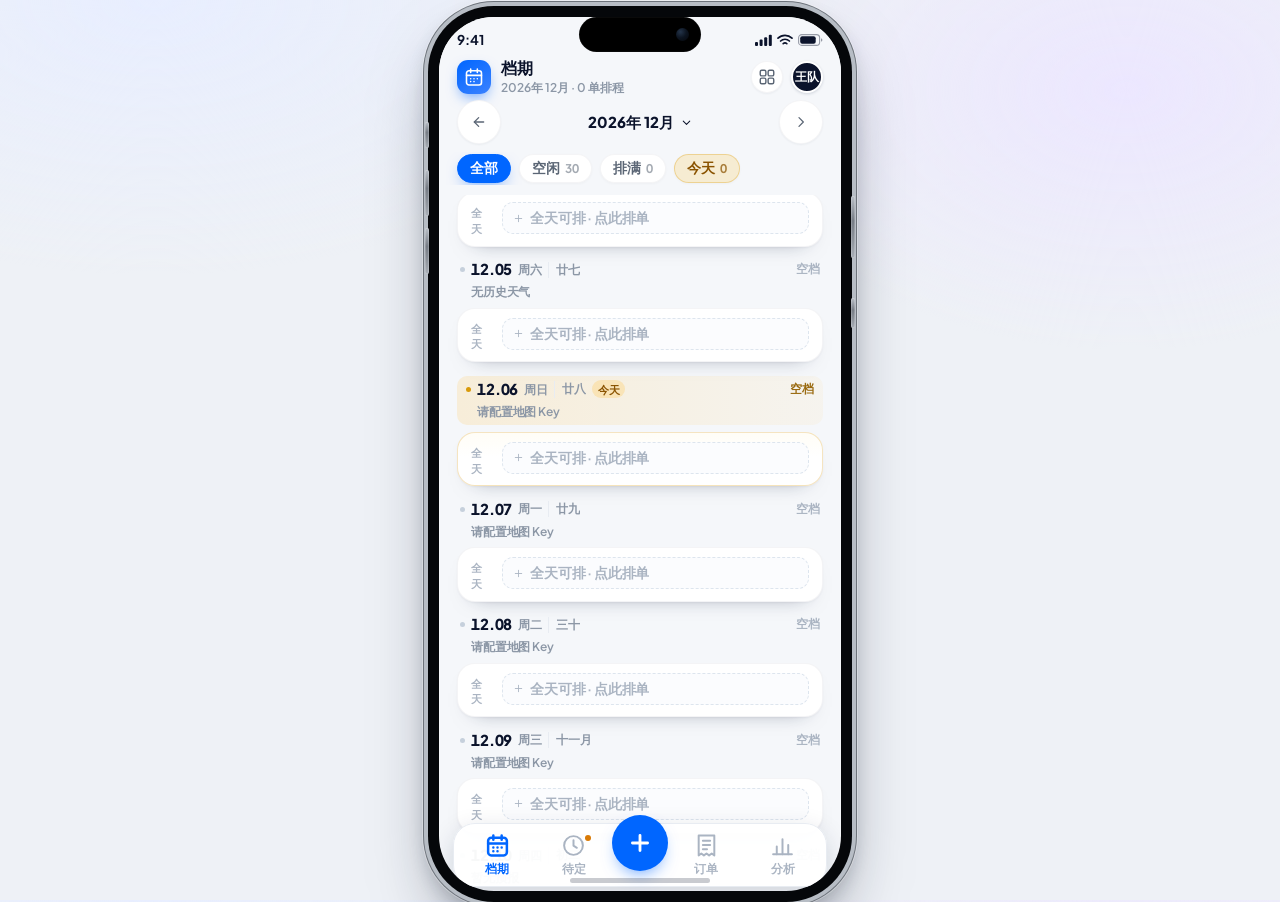
==== index.html @ a590f96b "Support vertical month paging and month selection; simplify payment reminder" ====
<!DOCTYPE html>
<html lang="zh-CN">
<head>
<meta charset="utf-8">
<meta name="viewport" content="width=device-width, initial-scale=1, maximum-scale=1, user-scalable=no, viewport-fit=cover">
<meta name="theme-color" content="#e9eef6">
<meta name="apple-mobile-web-app-capable" content="yes">
<meta name="apple-mobile-web-app-status-bar-style" content="default">
<meta name="description" content="鼎筑 · 施工队排程与收款核算 App 可点原型">
<title>鼎筑 · 可点原型</title>
<link rel="preconnect" href="https://fonts.googleapis.com">
<link rel="preconnect" href="https://fonts.gstatic.com" crossorigin>
<link href="https://fonts.googleapis.com/css2?family=Plus+Jakarta+Sans:wght@400;500;600;700;800&display=swap" rel="stylesheet">
<link rel="stylesheet" href="assets/css/tokens.css?v=20261030-8">
<link rel="stylesheet" href="assets/css/app.css?v=20261030-8">
<link rel="stylesheet" href="assets/css/views.css?v=20261030-8">
</head>
<body>

<div class="device">
  <i class="dev-btn dev-act" aria-hidden="true"></i>
  <i class="dev-btn dev-volu" aria-hidden="true"></i>
  <i class="dev-btn dev-vold" aria-hidden="true"></i>
  <i class="dev-btn dev-pow" aria-hidden="true"></i>
  <i class="dev-btn dev-cam" aria-hidden="true"></i>
  <i class="dev-home" aria-hidden="true"></i>

  <div class="shell">
    <div class="glow" aria-hidden="true"><span></span><span></span><span></span><span></span></div>

    <div class="statusbar">
      <span class="sb-time">9:41</span>
      <span class="sb-right" id="sbRight"></span>
    </div>

    <header class="appbar" id="appbar"></header>

    <main class="screen" id="screen"></main>

    <nav class="tabbar" id="tabbar" aria-label="主导航"></nav>
  </div>
</div>

<div class="desktop-hint">鼎筑 · 可点原型 · iPhone 17 Pro 402 × 874 pt · 8 个页面互相连通</div>

<script src="assets/js/ui.js?v=20261030-8"></script>
<script src="assets/js/profile.js?v=20261030-8"></script>
<script src="assets/js/data.js?v=20261030-8"></script>
<script src="assets/js/media.js?v=20261030-8"></script>
<script src="assets/js/geo.js?v=20261030-8"></script>
<script src="assets/js/backup.js?v=20261030-8"></script>
<script src="assets/js/views/schedule.js?v=20261030-8"></script>
<script src="assets/js/views/create.js?v=20261030-8"></script>
<script src="assets/js/views/orders.js?v=20261030-8"></script>
<script src="assets/js/views/pending.js?v=20261030-8"></script>
<script src="assets/js/views/analytics.js?v=20261030-8"></script>
<script src="assets/js/views/orderDetail.js?v=20261030-8"></script>
<script src="assets/js/views/teams.js?v=20261030-8"></script>
<script src="assets/js/views/trash.js?v=20261030-8"></script>
<script src="assets/js/router.js?v=20261030-8"></script>
<script src="assets/js/offline.js?v=20261030-8"></script>
<script>
  document.getElementById("sbRight").innerHTML =
    UI.SB.signal + UI.SB.wifi + UI.SB.battery;
</script>
</body>
</html>
---- assets/css/tokens.css ----
/* ==========================================================================
   鼎筑 — 设计令牌（v2「干净但不满、也不素」）
   · 字号只留 6 档：30 主数字 / 15 标题 / 14 主行 / 12.5 正文 / 11 辅助 / 10.5 标签
   · 灰只留四级：ink（标题与数字）/ ink-2（正文）/ ink-3（辅助）/ ink-4（最弱）
   · 材质统一：纯白卡 + 1px 细描边 + 双层阴影（贴地 1px + 扩散 22px）
   ========================================================================== */
:root {
  /* 品牌 */
  --brand: #0066ff;
  --brand-dark: #0052cc;
  --brand-light: #ebf3ff;
  --brand-soft: #f0f5ff;

  /* 画布与表面 */
  --canvas: #f5f7fa;
  --canvas-deep: #eef1f6;
  --surface: #ffffff;
  /* 旧的玻璃材质保留名字，但值改成纯白：全站不再依赖 backdrop-filter */
  --glass: #ffffff;
  --glass-strong: #ffffff;
  --glass-border: rgba(11, 19, 43, 0.045);

  /* 文字：四级灰 */
  --ink: #0b132b;
  --ink-2: #5b6675;
  --ink-3: #8c97a6;
  --ink-4: #aab4c2;

  /* 线 */
  --line: #e8ecf2;
  --line-soft: #f4f6f9;
  --line-hair: rgba(11, 19, 43, 0.045);

  /* 语义色：只用在小面积（状态胶囊、金额） */
  --orange: #d97a06;
  --orange-bg: #fff4e0;
  --green: #00a06a;
  --green-bg: #e6f8f0;
  --amber: #ff9f0a;
  --amber-bg: #fff8e8;
  --red: #d4372f;
  --red-bg: #ffeceb;

  /* 字号：6 档 */
  --fs-hero: 31px;
  --fs-title: 16px;
  --fs-main: 15px;
  --fs-body: 13.5px;
  --fs-aux: 12px;
  --fs-tag: 11.5px;

  /* 直角 */
  --r-card: 18px;
  --r-md: 15px;
  --r-sm: 11px;
  --r-xs: 7px;
  --r-pill: 9999px;

  /* 阴影：贴地一层 + 大扩散一层，克制但有实体感 */
  --shadow-card: 0 1px 2px rgba(15, 30, 60, 0.04), 0 10px 22px -18px rgba(15, 30, 60, 0.55);
  --shadow-soft: 0 1px 2px rgba(15, 30, 60, 0.05);
  --shadow-float: 0 12px 34px -10px rgba(11, 19, 43, 0.2), 0 3px 8px -2px rgba(11, 19, 43, 0.06);
  --shadow-btn: 0 8px 18px -8px rgba(0, 102, 255, 0.75);

  /* 尺寸：按 iPhone 17 Pro 的逻辑分辨率（2622×1206 px @3x → 402×874 pt） */
  --shell-w: 402px;
  --shell-h: 874px;
  --shell-r: 55px;        /* 屏幕圆角 */
  --device-bezel: 11px;   /* 黑边（屏幕到机身外沿） */
  --island-w: 122px;      /* 灵动岛 */
  --island-h: 35px;
  --tabbar-h: 70px;
  --pad: 18px;
}

* { box-sizing: border-box; -webkit-tap-highlight-color: transparent; }

a { color: inherit; text-decoration: none; }
button { font-family: inherit; }

html, body {
  margin: 0;
  padding: 0;
  height: 100%;
}

body {
  font-family: "Plus Jakarta Sans", -apple-system, BlinkMacSystemFont, "PingFang SC",
    "Hiragino Sans GB", "Microsoft YaHei", sans-serif;
  background: var(--canvas-deep);
  color: var(--ink);
  font-size: var(--fs-main);
  line-height: 1.45;
  -webkit-font-smoothing: antialiased;
  text-rendering: optimizeLegibility;
  letter-spacing: -0.01em;
}

@media (min-width: 640px) {
  body {
    background:
      radial-gradient(900px 500px at 12% 0%, #e8eeff 0%, transparent 55%),
      radial-gradient(800px 520px at 88% 10%, #ece7ff 0%, transparent 50%),
      #eef1f6;
    display: flex;
    align-items: center;
    justify-content: center;
    padding: 28px 0;
  }
}
---- assets/css/app.css ----
/* ==========================================================================
   鼎筑 — 应用层样式
   ========================================================================== */

/* ---------- 手机壳 ---------- */
.shell {
  position: relative;
  width: 100%;
  max-width: var(--shell-w);
  height: 100vh;
  height: 100dvh;
  background: var(--canvas);
  overflow: hidden;
  display: flex;
  flex-direction: column;
  isolation: isolate;
}

/* 机身在手机上不参与布局（真机外壳由手机自己提供），只在桌面预览时出现 */
.device { display: contents; }
.dev-btn, .dev-home { display: none; }

@media (min-width: 640px) {
  /* iPhone 17 Pro 机身：黑边 + 钛金属外沿 + 灵动岛 + 侧键（只在桌面预览时出现） */
  .device {
    position: relative;
    display: flex;
    align-items: center;
    justify-content: center;
    padding: var(--device-bezel);
    border-radius: calc(var(--shell-r) + var(--device-bezel));
    background: #05070a;
    box-shadow:
      0 0 0 4px #b7bdc5,
      0 0 0 5px #6d737b,
      0 0 0 6px rgba(255, 255, 255, 0.28),
      0 34px 70px -20px rgba(15, 23, 42, 0.55),
      0 8px 20px rgba(15, 23, 42, 0.2);
  }
  /* 灵动岛 */
  .device::before {
    content: "";
    position: absolute;
    top: 11px;
    left: 50%;
    transform: translateX(-50%);
    width: var(--island-w);
    height: var(--island-h);
    border-radius: 999px;
    background: #000;
    box-shadow: inset 0 0 0 0.5px rgba(255, 255, 255, 0.08);
    z-index: 90;
    pointer-events: none;
  }
  /* 岛里的前摄 */
  .device::after {
    content: "";
    position: absolute;
    top: 22px;
    right: calc(50% - (var(--island-w) / 2) + 12px);
    width: 13px;
    height: 13px;
    border-radius: 50%;
    background: radial-gradient(circle at 34% 30%, #24344a 0%, #0c1420 48%, #04060a 100%);
    z-index: 91;
    pointer-events: none;
  }
  /* 底部 Home 指示条 */
  .dev-home {
    display: block;
    position: absolute;
    left: 50%;
    bottom: calc(var(--device-bezel) + 8px);
    transform: translateX(-50%);
    width: 140px;
    height: 5px;
    border-radius: 999px;
    background: rgba(11, 19, 43, 0.22);
    z-index: 90;
    pointer-events: none;
  }
  /* 侧键 */
  .dev-btn {
    position: absolute;
    display: block;
    border-radius: 3px;
    background: linear-gradient(180deg, #b9bfc7, #767c85 40%, #8d939b 70%, #a9afb7);
    box-shadow: inset 0 0 0 0.5px rgba(255, 255, 255, 0.4);
  }
  .dev-act { left: -3px; top: 116px; width: 4px; height: 26px; }
  .dev-volu { left: -3px; top: 164px; width: 4px; height: 46px; }
  .dev-vold { left: -3px; top: 222px; width: 4px; height: 46px; }
  .dev-pow { right: -3px; top: 190px; width: 4px; height: 62px; }
  .dev-cam { right: -3px; top: 292px; width: 4px; height: 30px; }

  .shell {
    width: var(--shell-w);
    height: var(--shell-h);
    max-height: none;
    border-radius: var(--shell-r);
    box-shadow: none;
  }
}

/* 屏幕不够高时不缩放、让页面自身滚动（缩放会触发渲染伪影） */
@media (min-width: 640px) and (max-height: 930px) {
  /* 窗口不够高：机身贴顶、外边距收窄，剩下的交给页面滚动 */
  body { padding: 6px 0; align-items: flex-start; }
}

/* ---------- 环境光斑 ---------- */
.glow {
  position: absolute;
  inset: 0;
  pointer-events: none;
  z-index: 0;
  overflow: hidden;
  /* v2：卡片改纯白后，底下的彩光斑会让边缘发灰，整块关掉 */
  display: none;
}
.glow span {
  position: absolute;
  border-radius: 50%;
  filter: blur(70px);
  opacity: 0.55;
}
.glow span:nth-child(1) { width: 300px; height: 300px; background: #cddfff; top: -90px; left: -90px; }
.glow span:nth-child(2) { width: 280px; height: 280px; background: #dcd9ff; top: 16%; right: -110px; opacity: 0.5; }
.glow span:nth-child(3) { width: 240px; height: 240px; background: #d3f4e6; top: 50%; left: -100px; opacity: 0.45; }
.glow span:nth-child(4) { width: 240px; height: 240px; background: #ffe0d6; bottom: 6%; right: -90px; opacity: 0.4; }

/* ---------- 状态栏 ---------- */
.statusbar {
  position: relative;
  z-index: 30;
  flex: none;
  display: flex;
  align-items: center;
  justify-content: space-between;
  padding: 13px var(--pad) 2px;
  font-size: 13.5px;
  font-weight: 700;
  color: var(--ink);
  letter-spacing: -0.01em;
  background: var(--canvas);
}
.statusbar .sb-time { font-weight: 700; }
.statusbar .sb-right { display: flex; align-items: center; gap: 5px; }
.statusbar svg { display: block; }

/* ---------- 顶部栏 ---------- */
.appbar {
  position: relative;
  z-index: 20;
  flex: none;
  padding: 6px var(--pad) 10px;
  background: var(--canvas);
}

.appbar-row {
  display: flex;
  align-items: center;
  gap: 10px;
  min-height: 36px;
}

.appbar-logo {
  width: 34px;
  height: 34px;
  border-radius: 11px;
  background: linear-gradient(145deg, var(--brand), #3b82ff);
  color: #fff;
  display: flex;
  align-items: center;
  justify-content: center;
  box-shadow: 0 6px 14px -4px rgba(0, 102, 255, 0.6);
  flex: none;
}

.appbar-title {
  font-size: var(--fs-title);
  font-weight: 800;
  letter-spacing: -0.02em;
  line-height: 1.2;
  display: flex;
  align-items: center;
  gap: 6px;
}
.appbar-sub {
  font-size: var(--fs-aux);
  font-weight: 600;
  color: var(--ink-3);
  letter-spacing: 0;
  margin-top: 2px;
}
.appbar-actions { margin-left: auto; display: flex; align-items: center; gap: 8px; }

.icon-btn {
  width: 32px;
  height: 32px;
  border-radius: 50%;
  border: 1px solid var(--line-hair);
  background: var(--surface);
  color: var(--ink-2);
  display: flex;
  align-items: center;
  justify-content: center;
  cursor: pointer;
  box-shadow: var(--shadow-soft);
  transition: transform 0.14s ease, background 0.14s ease;
  position: relative;
  flex: none;
}
.icon-btn:active { transform: scale(0.93); }
.icon-btn.bare { box-shadow: none; background: transparent; border-color: transparent; }

.avatar {
  width: 32px;
  height: 32px;
  border-radius: 50%;
  background: var(--ink);
  color: #fff;
  font-size: var(--fs-tag);
  font-weight: 700;
  display: flex;
  align-items: center;
  justify-content: center;
  flex: none;
  border: 2px solid #fff;
  box-shadow: 0 1px 3px rgba(15, 30, 60, 0.16);
}

/* 返回按钮 + 标题（二级页） */
.navline { display: flex; align-items: center; gap: 10px; }
.navline .back {
  width: 36px; height: 36px; border-radius: 50%;
  background: var(--surface); border: 1px solid var(--line);
  display: flex; align-items: center; justify-content: center;
  color: var(--ink); cursor: pointer; box-shadow: var(--shadow-soft); flex: none;
}
.navline .back:active { transform: scale(0.93); }
.navline-mid { min-width: 0; }
.navline-title { font-size: 16.5px; font-weight: 800; letter-spacing: -0.02em; }
.navline-sub { font-size: 12px; color: var(--ink-3); font-weight: 500; }

/* ---------- 滚动区 ---------- */
.screen {
  position: relative;
  z-index: 10;
  flex: 1 1 auto;
  overflow-y: auto;
  overflow-x: hidden;
  -webkit-overflow-scrolling: touch;
  padding: 0 var(--pad) calc(var(--tabbar-h) + 12px);
  scrollbar-width: none;
}
.screen::-webkit-scrollbar { display: none; }
.screen.plain { padding-bottom: 24px; }

/* ---------- 卡片 ---------- */
.card {
  position: relative;
  background: var(--surface);
  border: 1px solid var(--line-hair);
  border-radius: var(--r-card);
  box-shadow: var(--shadow-card);
  padding: 15px;
}
.card.solid { background: var(--surface); border-color: var(--line-hair); }
.card.tight { padding: 13px; border-radius: var(--r-md); }
.card + .card, .card + .block, .block + .card, .block + .block { margin-top: 12px; }

.block { margin-top: 12px; }

.card-head {
  display: flex;
  align-items: center;
  justify-content: space-between;
  gap: 8px;
  margin-bottom: 12px;
}
.card-title {
  font-size: var(--fs-main);
  font-weight: 800;
  letter-spacing: -0.01em;
  display: flex;
  align-items: center;
  gap: 7px;
}
.card-title .ico-chip {
  width: 24px; height: 24px; border-radius: 8px;
  background: var(--brand-light); color: var(--brand);
  display: flex; align-items: center; justify-content: center; flex: none;
}
.card-meta { font-size: var(--fs-aux); color: var(--ink-3); font-weight: 700; }

.section-label {
  font-size: var(--fs-aux);
  font-weight: 800;
  letter-spacing: 0;
  color: var(--ink-3);
  padding: 0 3px;
  margin: 16px 0 8px;
  display: flex;
  justify-content: space-between;
  align-items: baseline;
}
.section-label em { font-style: normal; font-weight: 700; font-size: var(--fs-aux); color: var(--ink-4); }

/* ---------- 文本工具 ---------- */
.t-xs { font-size: var(--fs-aux); }
.t-sm { font-size: var(--fs-body); }
.t-md { font-size: var(--fs-main); }
.mut { color: var(--ink-3); }
.mut2 { color: var(--ink-2); }
.b6 { font-weight: 600; }
.b7 { font-weight: 700; }
.b8 { font-weight: 800; }
.num { font-variant-numeric: tabular-nums; letter-spacing: -0.02em; }
.brand-t { color: var(--brand); }
.orange-t { color: var(--orange); }
.green-t { color: var(--green); }
.tight-h { line-height: 1.25; }

.big-money {
  font-size: var(--fs-hero);
  font-weight: 800;
  letter-spacing: -0.045em;
  line-height: 1.05;
  font-variant-numeric: tabular-nums;
}
.big-money .cur { font-size: 18px; font-weight: 700; margin-right: 1px; color: var(--ink-2); }

/* ---------- 胶囊 / 徽标 ---------- */
.pill {
  display: inline-flex;
  align-items: center;
  gap: 4px;
  height: 20px;
  padding: 0 7px;
  border-radius: var(--r-pill);
  font-size: var(--fs-tag);
  font-weight: 800;
  background: var(--line-soft);
  color: var(--ink-2);
  white-space: nowrap;
  border: 1px solid transparent;
}
.pill.brand { background: var(--brand-light); color: var(--brand); }
.pill.orange { background: var(--orange-bg); color: var(--orange); }
.pill.green { background: var(--green-bg); color: var(--green); }
.pill.amber { background: var(--amber-bg); color: #b87700; }
.pill.solid-brand { background: var(--brand); color: #fff; }
.pill.solid-ink { background: var(--ink); color: #fff; }
.pill.solid-amber { background: #b87700; color: #fff; }
.pill.line { background: #fff; border-color: var(--line); color: var(--ink-2); }
.pill.xs { height: 18px; font-size: 11px; padding: 0 6px; }
.pill.dot::before {
  content: "";
  width: 5px; height: 5px; border-radius: 50%;
  background: currentColor;
  display: block;
}

/* ---------- 分段控制 ---------- */
.seg {
  display: flex;
  gap: 2px;
  padding: 3px;
  background: #eef1f6;
  border-radius: var(--r-pill);
  border: 1px solid transparent;
}
.seg button {
  flex: 1;
  border: 0;
  background: transparent;
  font: inherit;
  font-size: var(--fs-body);
  font-weight: 700;
  color: var(--ink-3);
  padding: 8px 6px;
  border-radius: var(--r-pill);
  cursor: pointer;
  display: flex;
  align-items: center;
  justify-content: center;
  gap: 4px;
  transition: all 0.16s ease;
  white-space: nowrap;
}
.seg button.on {
  background: #fff;
  color: var(--ink);
  box-shadow: 0 2px 8px rgba(15, 23, 42, 0.09);
}
.seg button .cnt {
  font-size: 11px;
  font-weight: 700;
  opacity: 0.6;
  font-variant-numeric: tabular-nums;
}

/* ---------- 横向筛选胶囊 ---------- */
.chiprow {
  display: flex;
  gap: 8px;
  overflow-x: auto;
  padding: 2px 0 2px;
  scrollbar-width: none;
  margin: 0 calc(var(--pad) * -1);
  padding-left: var(--pad);
  padding-right: var(--pad);
}
.chiprow::-webkit-scrollbar { display: none; }
.chip {
  flex: none;
  height: 29px;
  padding: 0 12px;
  border-radius: var(--r-pill);
  background: var(--surface);
  border: 1px solid var(--line-hair);
  color: var(--ink-2);
  font-size: var(--fs-body);
  font-weight: 700;
  display: inline-flex;
  align-items: center;
  gap: 5px;
  cursor: pointer;
  transition: all 0.15s ease;
  white-space: nowrap;
  box-shadow: 0 1px 3px rgba(15, 23, 42, 0.03);
}
.chip .n { font-variant-numeric: tabular-nums; opacity: 0.55; font-size: 12px; }
.chip.on {
  background: var(--brand);
  border-color: var(--brand);
  color: #fff;
  box-shadow: 0 6px 16px -6px rgba(0, 102, 255, 0.62);
}
.chip.on .n { opacity: 0.72; }

/* ---------- 按钮 ---------- */
.btn {
  height: 46px;
  border-radius: var(--r-sm);
  border: 0;
  font: inherit;
  font-size: var(--fs-main);
  font-weight: 800;
  display: inline-flex;
  align-items: center;
  justify-content: center;
  gap: 7px;
  cursor: pointer;
  transition: transform 0.13s ease, filter 0.13s ease;
  white-space: nowrap;
  padding: 0 20px;
  width: 100%;
}
.btn:active { transform: scale(0.975); }
.btn.primary {
  background: var(--brand);
  color: #fff;
  box-shadow: var(--shadow-btn);
}
.btn.ghost {
  background: #fff;
  color: var(--ink);
  border: 1px solid var(--line);
  box-shadow: 0 1px 3px rgba(15, 23, 42, 0.04);
}
.btn.dark { background: var(--ink); color: #fff; }
.btn.danger { background: var(--orange-bg); color: #c2410c; border: 1px solid rgba(255, 90, 54, 0.22); }
.btn.tint { background: var(--brand-light); color: var(--brand); }
/* 浅蓝主按钮：通栏但不抢戏（待定卡的「补充信息并推排期」用它） */
.btn.soft {
  height: 36px;
  border-radius: var(--r-sm);
  background: var(--brand-light);
  color: var(--brand);
  font-size: var(--fs-body);
  font-weight: 800;
}
.btn.soft:active { background: #dde9ff; }
.btn.tall { height: 50px; font-size: var(--fs-title); }
.btn.sm { height: 38px; font-size: 13.5px; padding: 0 15px; width: auto; }
.btn.xs { height: 32px; font-size: 12.5px; padding: 0 12px; width: auto; gap: 4px; }
.btn[disabled] { opacity: 0.45; pointer-events: none; }

/* 胶囊按钮微动效：按下回缩、抬起弹回 */
.chip, .month-pill, .live-pill, .seg button, .tagchip, .btn, .icon-btn {
  transition: transform 0.22s cubic-bezier(0.34, 1.56, 0.64, 1),
              background-color 0.16s ease, color 0.16s ease, box-shadow 0.16s ease;
  will-change: transform;
}
.chip:active, .month-pill:active, .live-pill:active { transform: scale(0.92); }
.seg button:active { transform: scale(0.95); }
.tagchip:active { transform: scale(0.94); }
.icon-btn:active { transform: scale(0.88); }

.btn-row { display: flex; gap: 9px; }
.btn-row .btn { width: auto; flex: 1; }

/* ---------- 进度 ---------- */
.bar {
  height: 7px;
  border-radius: 99px;
  background: rgba(11, 19, 43, 0.1);
  overflow: hidden;
  position: relative;
}
.bar > i {
  display: block;
  height: 100%;
  border-radius: 99px;
  background: linear-gradient(90deg, #4d94ff, var(--brand));
  transition: width 0.5s cubic-bezier(0.22, 1, 0.36, 1);
}
.bar.thin { height: 5px; }
.bar > i.orange { background: linear-gradient(90deg, #ff8a6a, var(--orange)); }
.bar > i.green { background: linear-gradient(90deg, #4dd6a5, var(--green)); }
.bar > i.ink { background: var(--ink); }
.bar > i.gray { background: #b8c2cf; }

/* ---------- 搜索框 ---------- */
.searchbar {
  display: flex;
  align-items: center;
  gap: 8px;
  height: 40px;
  padding: 0 13px;
  background: var(--surface);
  border: 1px solid var(--line-hair);
  border-radius: var(--r-sm);
  box-shadow: var(--shadow-soft);
}
.searchbar svg { color: var(--ink-3); flex: none; }
.searchbar input {
  flex: 1;
  border: 0;
  outline: 0;
  background: transparent;
  font: inherit;
  font-size: var(--fs-body);
  font-weight: 600;
  color: var(--ink);
  min-width: 0;
}
.searchbar input::placeholder { color: var(--ink-4); font-weight: 500; }

/* ---------- 底部导航 ---------- */
.tabbar {
  position: absolute;
  left: 0;
  right: 0;
  bottom: 0;
  height: var(--tabbar-h);
  z-index: 40;
  display: flex;
  align-items: center;
  justify-content: space-around;
  background: rgba(255, 255, 255, 0.96);
  border-top: 1px solid var(--line);
  padding: 0 4px 16px;
}
.tabbar.hidden { display: none; }
.tab {
  flex: 1;
  height: 40px;
  border: 0;
  background: transparent;
  display: flex;
  flex-direction: column;
  align-items: center;
  justify-content: center;
  gap: 3px;
  color: var(--ink-4);
  font-size: 10.5px;
  font-weight: 700;
  letter-spacing: 0;
  cursor: pointer;
  border-radius: var(--r-sm);
  transition: color 0.16s ease, background 0.16s ease;
  position: relative;
}
.tab .dot {
  position: absolute;
  top: 7px;
  right: 50%;
  margin-right: -14px;
  width: 6px;
  height: 6px;
  border-radius: 50%;
  background: var(--orange);
  box-shadow: 0 0 0 2px #fff;
}
.tab.on { color: var(--brand); background: transparent; }
.tab.on svg { stroke-width: 2.4; }

/* 记一单：底部导航中升起的圆形加号，不显示文字 */
.tab.fab {
  flex: 0 0 52px;
  width: 52px;
  height: 52px;
  margin-top: -26px;
  border-radius: 50%;
  background: var(--brand);
  color: #fff;
  box-shadow: var(--shadow-btn);
}
.tab.fab.on { background: var(--brand); color: #fff; }
.tab.fab svg { stroke-width: 2.6; }
.tab.fab:active { transform: scale(0.9); }

/* ---------- 空态 ---------- */
.empty {
  text-align: center;
  padding: 46px 20px;
  color: var(--ink-3);
}
.empty .art {
  width: 64px; height: 64px; border-radius: 20px;
  margin: 0 auto 13px;
  background: var(--surface);
  border: 1px dashed var(--line);
  display: flex; align-items: center; justify-content: center;
  color: var(--ink-4);
}
.empty h4 { margin: 0 0 5px; font-size: var(--fs-main); color: var(--ink-2); font-weight: 800; }
.empty p { margin: 0; font-size: var(--fs-body); line-height: 1.6; }

/* ---------- 抽屉 ---------- */
.sheet-mask {
  position: absolute;
  inset: 0;
  z-index: 60;
  background: rgba(11, 19, 43, 0.42);
  -webkit-backdrop-filter: blur(3px);
  backdrop-filter: blur(3px);
  display: flex;
  align-items: flex-end;
  animation: fade 0.18s ease;
}
.sheet {
  width: 100%;
  background: #fff;
  border-radius: 24px 24px 0 0;
  padding: 8px 20px calc(20px + env(safe-area-inset-bottom, 0px));
  box-shadow: 0 -20px 50px -12px rgba(11, 19, 43, 0.3);
  animation: rise 0.26s cubic-bezier(0.22, 1, 0.36, 1);
  max-height: 82%;
  overflow-y: auto;
}
.sheet-grab {
  width: 38px; height: 4px; border-radius: 99px;
  background: var(--line); margin: 6px auto 14px;
}
.sheet h3 { margin: 0 0 3px; font-size: var(--fs-title); font-weight: 800; letter-spacing: -0.02em; }
.sheet .sub { font-size: var(--fs-body); color: var(--ink-3); margin-bottom: 14px; }

@keyframes rise { from { transform: translateY(30px); opacity: 0.6; } to { transform: none; opacity: 1; } }
@keyframes fade { from { opacity: 0; } to { opacity: 1; } }

/* ---------- Toast ---------- */
.toast-wrap {
  position: absolute;
  left: 0; right: 0; top: 54px;
  z-index: 90;
  display: flex;
  justify-content: center;
  pointer-events: none;
}
.toast {
  background: rgba(11, 19, 43, 0.95);
  color: #fff;
  font-size: 13.5px;
  font-weight: 700;
  padding: 10px 18px;
  border-radius: var(--r-pill);
  box-shadow: 0 12px 30px -8px rgba(11, 19, 43, 0.6);
  display: flex;
  align-items: center;
  gap: 7px;
  animation: toastIn 0.24s cubic-bezier(0.22, 1, 0.36, 1);
  max-width: 88%;
}
.toast svg { color: #4ade80; flex: none; }
@keyframes toastIn { from { transform: translateY(-10px) scale(0.96); opacity: 0; } to { transform: none; opacity: 1; } }

/* ---------- 列表行 ---------- */
.rowline {
  display: flex;
  align-items: center;
  justify-content: space-between;
  gap: 10px;
  padding: 9px 0;
  border-bottom: 1px solid var(--line-soft);
}
.rowline:last-child { border-bottom: 0; }
.rowline .k { font-size: var(--fs-body); color: var(--ink-3); font-weight: 600; }
.rowline .v { font-size: var(--fs-body); color: var(--ink); font-weight: 800; text-align: right; }

/* ---------- 分隔 ---------- */
.hr { height: 1px; background: var(--line-soft); margin: 13px 0; }
.hr.dash { background: none; border-top: 1px dashed var(--line); }

/* ---------- 桌面端提示 ---------- */
.desktop-hint {
  display: none;
  position: fixed;
  bottom: 12px;
  left: 50%;
  transform: translateX(-50%);
  font-size: 12px;
  color: #8b96a8;
  letter-spacing: 0.02em;
  z-index: 5;
}
@media (min-width: 640px) { .desktop-hint { display: block; } }

/* 窗口不够高时机身会顶到最底，底部那行提示就别叠在机身上了
   （写在这里是因为上面 `.desktop-hint{display:block}` 的媒体查询在后面，要盖过它） */
@media (min-width: 640px) and (max-height: 930px) {
  .desktop-hint { display: none; }
}
---- assets/css/views.css ----
/* ==========================================================================
   鼎筑 — 页面级样式
   ========================================================================== */

/* ---------- 布局工具 ---------- */
.fx { display: flex; }
.fxc { display: flex; flex-direction: column; }
.aic { align-items: center; }
.aie { align-items: flex-end; }
.aib { align-items: baseline; }
.jb { justify-content: space-between; }
.jc { justify-content: center; }
.g2 { gap: 2px; } .g4 { gap: 4px; } .g5 { gap: 5px; } .g6 { gap: 6px; }
.g8 { gap: 8px; } .g10 { gap: 10px; } .g12 { gap: 12px; } .g14 { gap: 14px; }
.col { flex: 1; min-width: 0; }
.shrink0 { flex: none; }
.mt2 { margin-top: 2px; } .mt4 { margin-top: 4px; } .mt6 { margin-top: 6px; }
.mt8 { margin-top: 8px; } .mt10 { margin-top: 10px; } .mt12 { margin-top: 12px; }
.mt14 { margin-top: 14px; } .mt16 { margin-top: 16px; } .mt20 { margin-top: 20px; }
.tr { text-align: right; }
.tc { text-align: center; }
.w100 { width: 100%; }
.ell { overflow: hidden; text-overflow: ellipsis; white-space: nowrap; }
.wrap { flex-wrap: wrap; }
.rel { position: relative; }

/* ---------- 顶部小工具条 ---------- */
.toolrow { display: flex; align-items: center; justify-content: space-between; gap: 10px; margin: 2px 0 12px; }
.toolrow .left { display: flex; align-items: center; gap: 8px; min-width: 0; }
.month-pill {
  display: inline-flex; align-items: center; gap: 6px;
  height: 36px; padding: 0 13px;
  background: rgba(255, 255, 255, 0.8);
  border: 1px solid var(--line);
  border-radius: var(--r-pill);
  font-size: 13.5px; font-weight: 800; color: var(--ink);
  box-shadow: var(--shadow-soft);
  cursor: pointer;
}
.month-pill svg { color: var(--brand); }
.live-pill {
  display: inline-flex; align-items: center; gap: 6px;
  height: 28px; padding: 0 11px;
  border-radius: var(--r-pill);
  background: rgba(232, 251, 244, 0.9);
  border: 1px solid rgba(255, 255, 255, 0.9);
  font-size: 12px; font-weight: 700; color: var(--green);
  box-shadow: 0 2px 10px rgba(0, 182, 122, 0.08);
}
.live-pill i { width: 6px; height: 6px; border-radius: 50%; background: currentColor; animation: pulse 1.8s ease-in-out infinite; }
@keyframes pulse { 0%, 100% { opacity: 1; transform: scale(1); } 50% { opacity: 0.35; transform: scale(0.82); } }

/* ---------- 三列统计 ---------- */
.statline { display: flex; gap: 1px; }
.statline .st { flex: 1; min-width: 0; }
.statline .st .k { font-size: 11.5px; font-weight: 700; color: var(--ink-3); letter-spacing: 0.01em; }
.statline .st .v { font-size: 17px; font-weight: 800; letter-spacing: -0.03em; margin-top: 2px; font-variant-numeric: tabular-nums; }
.statline .st .v small { font-size: 12px; font-weight: 600; color: var(--ink-3); margin-left: 1px; }

/* ==========================================================================
   一、订单列表 —— 白卡 + 一行地址 + 右侧金额（v2）
   ========================================================================== */
.order-card {
  display: block;
  background: var(--surface);
  border: 1px solid var(--line-hair);
  border-radius: var(--r-card);
  box-shadow: var(--shadow-card);
  padding: 13px 14px 12px;
  cursor: pointer;
  transition: transform 0.14s ease, box-shadow 0.14s ease;
  position: relative;
  overflow: hidden;
}
.order-card:active { transform: scale(0.988); }
.order-card + .order-card { margin-top: 10px; }

.oc-head { display: flex; align-items: flex-start; justify-content: space-between; gap: 10px; }
.oc-name {
  font-size: var(--fs-main);
  font-weight: 800;
  letter-spacing: -0.01em;
  line-height: 1.3;
  display: flex;
  align-items: center;
  gap: 6px;
}
.oc-addr {
  font-size: var(--fs-tag);
  color: var(--ink-3);
  font-weight: 700;
  margin-top: 4px;
  display: flex;
  align-items: center;
  gap: 3px;
}
.oc-addr svg { opacity: 0.7; flex: none; }
.oc-money { text-align: right; flex: none; }
.oc-quote {
  color: var(--ink);
  font-size: 17px;
  font-weight: 800;
  letter-spacing: -0.03em;
  font-variant-numeric: tabular-nums;
}
.oc-sub { font-size: var(--fs-tag); font-weight: 700; margin-top: 2px; color: var(--ink-3); }

.oc-tags { display: flex; align-items: center; gap: 5px; margin-top: 9px; flex-wrap: wrap; }
.oc-foot { display: flex; align-items: center; gap: 10px; margin-top: 10px; }
.oc-foot .bar { flex: 1; }
.oc-foot .ft {
  font-size: 11px;
  font-weight: 700;
  color: var(--ink-3);
  flex: none;
  letter-spacing: 0;
  white-space: nowrap;
}
.oc-foot .ft.warn { color: var(--orange); }

/* 汇总条 */
.sum-card { padding: 13px 14px; }
.sum-line { display: flex; align-items: baseline; justify-content: space-between; gap: 10px; margin-bottom: 9px; }
.sum-line .lbl { font-size: var(--fs-tag); font-weight: 800; color: var(--ink-3); }

/* ==========================================================================
   二、待定池 —— 一句信息 + 浅蓝主按钮（v2）
   ========================================================================== */
.pd-card {
  position: relative;
  background: var(--surface);
  border: 1px solid var(--line-hair);
  border-radius: var(--r-card);
  box-shadow: var(--shadow-card);
  padding: 13px 14px 12px;
}
.pd-card + .pd-card { margin-top: 10px; }
.pd-card.stale { border-color: rgba(217, 122, 6, 0.26); }

.pd-head { display: flex; align-items: flex-start; justify-content: space-between; gap: 10px; }
.pd-title { font-size: var(--fs-main); font-weight: 800; letter-spacing: -0.01em; line-height: 1.35; }
.pd-sub { font-size: var(--fs-tag); color: var(--ink-3); font-weight: 700; margin-top: 4px; }
.pd-days {
  flex: none;
  display: inline-flex; align-items: center;
  height: 19px; padding: 0 7px;
  border-radius: var(--r-xs);
  font-size: 11px; font-weight: 800;
  background: var(--line-soft);
  color: var(--ink-3);
  font-variant-numeric: tabular-nums;
}
.pd-days.warn { background: var(--orange-bg); color: #b06000; }
.pd-days.mid { background: var(--amber-bg); color: #a86a00; }

/* 一行信息：电话 · 间数 · 阶段 · 口径，右侧预算 */
.pd-meta {
  display: flex;
  align-items: center;
  gap: 5px;
  flex-wrap: wrap;
  margin-top: 8px;
  font-size: var(--fs-tag);
  font-weight: 700;
  color: var(--ink-2);
}
.pd-sep { font-style: normal; color: var(--ink-4); }
.pd-tel { display: inline-flex; align-items: center; gap: 3px; color: var(--brand); text-decoration: none; }
.pd-tel svg { opacity: 0.9; }
.pd-stage.brand,
.pd-stage.green { color: var(--brand); }
.pd-stage.amber { color: #a86a00; }
.pd-budget {
  margin-left: auto;
  font-size: var(--fs-body);
  font-weight: 800;
  color: var(--ink);
  font-variant-numeric: tabular-nums;
}
.pd-budget small { font-size: 11px; font-weight: 700; color: var(--ink-3); margin-right: 2px; }

/* 顾客信息：地址、已收待收、工序 */
.pd-addr {
  display: flex;
  align-items: flex-start;
  gap: 4px;
  margin-top: 7px;
  font-size: var(--fs-tag);
  font-weight: 700;
  line-height: 1.45;
  color: var(--ink-2);
}
.pd-addr svg { flex: none; margin-top: 2px; opacity: 0.6; }
.pd-paidline {
  margin-top: 6px;
  font-size: var(--fs-tag);
  font-weight: 700;
  color: var(--ink-3);
  font-variant-numeric: tabular-nums;
}
.pd-tags { display: flex; flex-wrap: wrap; gap: 4px; margin-top: 7px; }
.pd-tag {
  font-size: 11px;
  font-weight: 800;
  line-height: 20px;
  padding: 0 7px;
  border-radius: var(--r-xs);
  background: var(--line-soft);
  color: var(--ink-2);
}

/* 卡点：一句灰字，不再套灰盒 */
.pd-note {
  margin: 7px 0 0;
  font-size: var(--fs-tag);
  line-height: 1.5;
  font-weight: 700;
  color: var(--ink-3);
  display: -webkit-box;
  -webkit-line-clamp: 2;
  -webkit-box-orient: vertical;
  overflow: hidden;
}
.pd-acts { display: flex; gap: 8px; margin-top: 11px; }
.pd-acts .btn { flex: 1; }

/* 悬浮操作条（压在 tabbar 之上） */
.dockbar {
  position: absolute;
  left: 20px; right: 20px;
  bottom: 84px;
  z-index: 35;
  padding: 10px;
  border-radius: 22px;
  background: rgba(255, 255, 255, 0.86);
  -webkit-backdrop-filter: blur(24px) saturate(180%);
  backdrop-filter: blur(24px) saturate(180%);
  border: 1px solid rgba(255, 255, 255, 0.9);
  box-shadow: 0 14px 34px -10px rgba(11, 19, 43, 0.22);
  display: flex;
  align-items: center;
  gap: 10px;
}
.dockbar .txt { font-size: 12px; font-weight: 700; color: var(--ink-2); line-height: 1.4; padding-left: 4px; }

/* ==========================================================================
   三、档期 —— 日期头一行 + 白卡里的上/下午时段行（v2）
   ========================================================================== */
.agenda { position: relative; }

.ag-row { position: relative; }
.ag-row + .ag-row { margin-top: 14px; }

/* 日期头：圆点 + 日期 + 星期 · 农历 + 今日标签 + 右侧小结 */
.ag-day {
  display: flex;
  align-items: center;
  gap: 6px;
  margin: 0 3px 7px;
}
/* 今天：日期头整行一条淡金底（只有这一处金黄，别给整张卡上色） */
.ag-row.today .ag-day {
  background: linear-gradient(90deg, rgba(255, 197, 84, 0.2), rgba(255, 197, 84, 0.07));
  border-radius: 10px;
  padding: 4px 9px;
  margin: 0 0 7px;
}
.ag-dot {
  width: 5px; height: 5px; border-radius: 50%;
  background: #c6d0dc; flex: none;
}
.ag-row.today .ag-dot { background: #d99a0a; }
.ag-dnum {
  font-size: var(--fs-main);
  font-weight: 800;
  letter-spacing: -0.01em;
  font-variant-numeric: tabular-nums;
  line-height: 1.1;
  flex: none;
}
.ag-week {
  font-size: var(--fs-aux);
  font-weight: 700;
  color: var(--ink-3);
  flex: none;
}
.ag-meta {
  font-size: var(--fs-aux);
  font-weight: 700;
  color: var(--ink-3);
  flex: 0 1 auto;
  min-width: 0;
  overflow: hidden;
  white-space: nowrap;
  text-overflow: ellipsis;
  padding-left: 7px;
  border-left: 1px solid var(--line);
  line-height: 1.35;
}
.ag-meta svg { display: inline-block; vertical-align: -2px; margin: 0 3px 0 1px; opacity: 0.7; }
.ag-today {
  flex: none;
  height: 18px;
  padding: 0 6px;
  border-radius: var(--r-pill);
  background: rgba(255, 197, 84, 0.3);
  color: #8a5300;
  font-size: 10.5px;
  font-weight: 800;
  display: inline-flex;
  align-items: center;
}
.ag-sum {
  margin-left: auto;
  font-style: normal;
  font-size: var(--fs-tag);
  font-weight: 700;
  color: var(--ink-4);
  flex: none;
  font-variant-numeric: tabular-nums;
}
.ag-row.today .ag-sum { color: #9a6a10; font-weight: 800; }

/* 一天一张白卡 */
.ag-card {
  background: var(--surface);
  border: 1px solid var(--line-hair);
  border-radius: var(--r-card);
  box-shadow: var(--shadow-card);
  overflow: hidden;
}
/* 今天的卡：只在顶部带一层很淡的暖色，配一条金边 */
.ag-row.today .ag-card {
  background: linear-gradient(180deg, #fffdf6, #ffffff 46%);
  border-color: rgba(214, 152, 18, 0.26);
}

.ag-slots { display: flex; flex-direction: column; }
.ag-slot {
  display: flex;
  gap: 9px;
  align-items: flex-start;
  padding: 9px 13px;
}
.ag-slot + .ag-slot { border-top: 1px solid var(--line-soft); }
.ag-ampm {
  flex: none;
  width: 22px;
  padding-top: 3px;
  font-size: 11px;
  font-weight: 800;
  color: var(--ink-4);
  letter-spacing: 0.01em;
}
.ag-ampm.on { color: var(--brand); }
.ag-items {
  flex: 1;
  min-width: 0;
  display: flex;
  flex-direction: column;
  gap: 5px;
}

/* 一条活：标题 + 「队 · 活 · 天气」 + 右侧状态 */
.ag-item {
  display: flex;
  align-items: center;
  gap: 8px;
  border-radius: var(--r-sm);
  padding: 4px 6px;
  margin: -4px -6px;
}
.ag-ji { flex: 1; min-width: 0; }
.ag-ttl {
  display: block;
  font-size: var(--fs-body);
  font-weight: 800;
  letter-spacing: -0.01em;
  line-height: 1.35;
  overflow: hidden;
  text-overflow: ellipsis;
  white-space: nowrap;
}
.ag-sub {
  display: flex;
  align-items: center;
  gap: 4px;
  margin-top: 2px;
  font-size: var(--fs-tag);
  font-weight: 700;
  color: var(--ink-3);
  min-width: 0;
}
.ag-sep { font-style: normal; color: var(--ink-4); }
.ag-go { flex: none; display: flex; color: var(--ink-4); }

/* 状态胶囊：四个态，只靠字色与淡底区分 */
.ag-st {
  flex: none;
  height: 19px;
  padding: 0 7px;
  border-radius: var(--r-pill);
  font-size: 11px;
  font-weight: 800;
  display: inline-flex;
  align-items: center;
  white-space: nowrap;
}
.ag-st.wait { background: var(--line-soft); color: #6f7c8b; }
.ag-st.doing { background: var(--brand-light); color: var(--brand-dark); }
.ag-st.done { background: var(--orange-bg); color: #b06000; }
.ag-st.settled { background: var(--green-bg); color: #00895c; }

.ag-team {
  flex: none;
  font-size: var(--fs-tag);
  font-weight: 800;
  color: var(--brand);
}
.ag-txt {
  flex: 0 1 auto;
  min-width: 0;
  font-weight: 700;
  overflow: hidden;
  text-overflow: ellipsis;
  white-space: nowrap;
}
/* 每条活自己的施工地天气（不打折扣地保留） */
.ag-wx {
  flex: none;
  display: inline-flex;
  align-items: center;
  gap: 2px;
  font-size: var(--fs-tag);
  font-weight: 700;
  line-height: 1;
  color: var(--ink-2);
  background: var(--line-soft);
  padding: 3px 5px;
  border-radius: var(--r-xs);
  white-space: nowrap;
  font-variant-numeric: tabular-nums;
}
.ag-wx svg { opacity: 0.75; }
.ag-flag {
  flex: none;
  font-size: 10px;
  font-weight: 800;
  line-height: 1;
  color: var(--ink-2);
  background: var(--line-soft);
  padding: 3px 4px;
  border-radius: 4px;
  white-space: nowrap;
}
.ag-flag.warn { background: var(--orange-bg); color: #b06000; }

/* 空档：同高的虚线框 */
.ag-free {
  display: flex;
  align-items: center;
  gap: 6px;
  min-height: 32px;
  border: 1px dashed #dde5ee;
  border-radius: var(--r-sm);
  padding: 0 10px;
  font-size: var(--fs-body);
  font-weight: 700;
  color: var(--ink-4);
  background: #fbfcfe;
  cursor: pointer;
}
.ag-free:active { background: var(--line-soft); }

/* ==========================================================================
   四、分析看板
   ========================================================================== */
.hero { padding: 16px 15px 14px; }
.hero-top { display: flex; align-items: center; justify-content: space-between; gap: 12px; }
.hero-label { font-size: var(--fs-aux); font-weight: 700; color: var(--ink-3); letter-spacing: 0; }
.hero-num {
  font-size: var(--fs-hero);
  font-weight: 800;
  letter-spacing: -0.045em;
  line-height: 1.05;
  margin-top: 4px;
  font-variant-numeric: tabular-nums;
}
.hero-num small { font-size: 18px; font-weight: 700; color: var(--ink-2); margin-right: 1px; }

/* 环形达成率 */
.ring {
  flex: none;
  position: relative;
  width: 62px;
  height: 62px;
  border-radius: 50%;
  background: conic-gradient(var(--brand) calc(var(--p, 0) * 1%), #eef1f6 0);
  display: flex;
  flex-direction: column;
  align-items: center;
  justify-content: center;
}
.ring::after {
  content: "";
  position: absolute;
  inset: 6px;
  border-radius: 50%;
  background: #fff;
}
.ring b {
  position: relative;
  z-index: 1;
  font-size: 14.5px;
  font-weight: 800;
  letter-spacing: -0.03em;
  font-variant-numeric: tabular-nums;
}

/* 三列金额 */
.hero-split {
  display: flex;
  align-items: center;
  margin-top: 14px;
  padding-top: 12px;
  border-top: 1px solid var(--line-soft);
}
.hero-split > div { flex: 1; min-width: 0; }
.hero-split > div + div {
  border-left: 1px solid var(--line-soft);
  padding-left: 12px;
  margin-left: 12px;
}
.hero-split em {
  font-style: normal;
  display: block;
  font-size: var(--fs-tag);
  font-weight: 700;
  color: var(--ink-3);
}
.hero-split b {
  display: block;
  font-size: var(--fs-main);
  font-weight: 800;
  margin-top: 3px;
  font-variant-numeric: tabular-nums;
  letter-spacing: -0.01em;
}
.hero-split b.g { color: var(--green); }
.hero-split b.o { color: var(--orange); }

/* 底部：单数 · 待催 + 催单表 */
.hero-foot {
  display: flex;
  align-items: center;
  gap: 8px;
  margin-top: 11px;
  font-size: var(--fs-tag);
  font-weight: 700;
  color: var(--ink-3);
}
.hero-foot .hf-due { color: #b06000; }
.hero-link {
  margin-left: auto;
  display: inline-flex;
  align-items: center;
  gap: 4px;
  height: 26px;
  padding: 0 10px;
  border-radius: var(--r-pill);
  border: 0;
  background: var(--brand-light);
  color: var(--brand);
  font: inherit;
  font-size: var(--fs-tag);
  font-weight: 800;
  cursor: pointer;
}
.hero-link:active { transform: scale(0.94); }

.rank-item + .rank-item {
  margin-top: 10px;
  padding-top: 10px;
  border-top: 1px solid var(--line-soft);
}
.rank-h {
  display: flex;
  align-items: center;
  justify-content: space-between;
  gap: 8px;
  font-size: var(--fs-body);
  margin-bottom: 6px;
}
.rank-n {
  width: 18px; height: 18px; border-radius: var(--r-xs);
  display: inline-flex; align-items: center; justify-content: center;
  font-size: 11px; font-weight: 800; flex: none;
  background: var(--line-soft); color: var(--ink-3);
  font-variant-numeric: tabular-nums;
}
.rank-n.top { background: var(--brand-light); color: var(--brand-dark); }
.rank-v {
  display: flex;
  align-items: baseline;
  gap: 6px;
  font-size: var(--fs-tag);
  color: var(--ink-3);
  font-weight: 700;
}
.rank-v b { font-size: var(--fs-body); color: var(--ink); font-weight: 800; }

.avg-grid { display: grid; grid-template-columns: repeat(2, 1fr); gap: 8px; }
.avg {
  background: var(--surface);
  border: 1px solid var(--line-hair);
  border-radius: var(--r-md);
  padding: 12px 11px;
  box-shadow: var(--shadow-card);
  display: flex;
  flex-direction: column;
  justify-content: space-between;
  min-height: 72px;
}
.avg .ak { font-size: 11px; font-weight: 700; color: var(--ink-3); line-height: 1.3; }
.avg .av {
  font-size: 19px;
  font-weight: 800;
  letter-spacing: -0.04em;
  margin-top: 5px;
  font-variant-numeric: tabular-nums;
}
.avg .av small { font-size: 10.5px; font-weight: 700; color: var(--ink-3); margin-left: 1px; }
.avg .af {
  font-size: 10.5px;
  font-weight: 800;
  color: var(--ink-2);
  background: var(--line-soft);
  border-radius: var(--r-xs);
  padding: 2px 6px;
  margin-top: 7px;
  align-self: flex-start;
}
.avg .af.green { background: var(--green-bg); color: var(--green); }
.avg .af.orange { background: var(--orange-bg); color: var(--orange); }

/* ==========================================================================
   五、工单详情
   ========================================================================== */
.detail-hero { padding: 18px; }
.d-amount { font-size: 41px; font-weight: 800; letter-spacing: -0.05em; line-height: 1.05; font-variant-numeric: tabular-nums; }
.d-amount .cur { font-size: 25px; font-weight: 700; margin-right: 1px; }

.pay-grid { display: grid; grid-template-columns: repeat(4, 1fr); gap: 7px; }
.pay-key {
  border: 1px solid var(--line);
  background: rgba(255, 255, 255, 0.9);
  border-radius: 14px;
  padding: 9px 4px;
  text-align: center;
  cursor: pointer;
  transition: all 0.14s ease;
}
.pay-key:active { transform: scale(0.95); }
.pay-key .k1 { font-size: 14.5px; font-weight: 800; letter-spacing: -0.03em; font-variant-numeric: tabular-nums; }
.pay-key .k2 { font-size: 10.5px; font-weight: 700; color: var(--ink-3); margin-top: 2px; }
.pay-key.primary { background: var(--brand); border-color: var(--brand); box-shadow: 0 6px 16px -6px rgba(0, 102, 255, 0.65); }
.pay-key.primary .k1, .pay-key.primary .k2 { color: #fff; }
.pay-key.primary .k2 { opacity: 0.8; }

.flow {
  display: flex; align-items: center; gap: 9px;
  padding: 10px 0;
  border-bottom: 1px solid var(--line-soft);
}
.flow:last-child { border-bottom: 0; }
.flow .fic {
  width: 30px; height: 30px; border-radius: 10px; flex: none;
  display: flex; align-items: center; justify-content: center;
  background: var(--green-bg); color: var(--green);
}
.flow.zero .fic { background: var(--amber-bg); color: #b87700; }
.flow .ft1 { font-size: 13px; font-weight: 700; }
.flow .ft2 { font-size: 11px; color: var(--ink-3); font-weight: 600; margin-top: 1px; }
.flow .fa { margin-left: auto; font-size: 14.5px; font-weight: 800; font-variant-numeric: tabular-nums; flex: none; }

.photo-grid { display: grid; grid-template-columns: repeat(3, 1fr); gap: 8px; }
.photo {
  aspect-ratio: 1 / 1;
  border-radius: 14px;
  overflow: hidden;
  position: relative;
  border: 1px solid rgba(255, 255, 255, 0.8);
  box-shadow: 0 3px 10px rgba(15, 23, 42, 0.07);
  display: flex; align-items: flex-end;
  background: #cfd6e0;
}
.photo .ph-sky { position: absolute; inset: 0; background: linear-gradient(170deg, #dfe8f2 0%, #c3cedb 45%, #9aa8b8 100%); }
.photo .ph-roof {
  position: absolute; left: -10%; right: -10%; bottom: 0; height: 58%;
  background:
    repeating-linear-gradient(115deg, rgba(0, 0, 0, 0.16) 0 2px, transparent 2px 13px),
    linear-gradient(155deg, #b94f38 0%, #9c3f2c 55%, #7d3021 100%);
  border-top: 2px solid rgba(255, 255, 255, 0.35);
}
.photo .ph-lbl {
  position: relative; z-index: 2;
  margin: 6px; padding: 2px 6px;
  font-size: 10px; font-weight: 800; color: #fff;
  background: rgba(11, 19, 43, 0.55);
  border-radius: 5px;
  -webkit-backdrop-filter: blur(4px);
  backdrop-filter: blur(4px);
}
.photo.add {
  background: rgba(255, 255, 255, 0.6);
  border: 1px dashed var(--line);
  box-shadow: none;
  align-items: center;
  justify-content: center;
  color: var(--ink-4);
  gap: 5px;
  flex-direction: column;
  font-size: 10.5px;
  font-weight: 700;
  cursor: pointer;
}

/* 真实留档：图片 / 视频缩略图 */
.photo.real {
  padding: 0;
  cursor: pointer;
  align-items: stretch;
  background: #0b1220;
}
/* .photo 原本靠 align-items:flex-end 把标签压到底部，
   .real 为了铺满改成了 stretch，标签得自己贴底，否则会跑到左上角压住画面 */
.photo.real .ph-lbl {
  position: absolute;
  left: 6px;
  bottom: 6px;
  margin: 0;
}
.photo .ph-img,
.photo .ph-v {
  position: absolute;
  inset: 0;
  width: 100%;
  height: 100%;
  object-fit: cover;
  display: block;
}
.photo .ph-play {
  position: absolute;
  inset: 0;
  margin: auto;
  width: 30px;
  height: 30px;
  border-radius: 999px;
  display: flex;
  align-items: center;
  justify-content: center;
  background: rgba(11, 19, 43, 0.55);
  color: #fff;
  z-index: 3;
  -webkit-backdrop-filter: blur(4px);
  backdrop-filter: blur(4px);
}
.photo .ph-lbl { pointer-events: none; }
/* 样例位的小角标：别让人误以为是真拍的照片 */
.photo .ph-tag {
  position: absolute;
  top: 6px;
  right: 6px;
  z-index: 3;
  padding: 1px 5px;
  border-radius: 5px;
  font-size: 9.5px;
  font-weight: 800;
  letter-spacing: 0.02em;
  color: #7a5a10;
  background: rgba(255, 241, 214, 0.94);
  border: 1px solid rgba(200, 162, 74, 0.35);
}

/* 留档预览浮层里的媒体 */
.pv-media {
  width: 100%;
  max-height: 52vh;
  border-radius: 16px;
  background: #0b1220;
  object-fit: contain;
  display: block;
  margin-top: 6px;
}

/* ==========================================================================
   六、记一单
   ========================================================================== */
.form-group { margin-top: 13px; }
.form-label { font-size: 11.5px; font-weight: 800; letter-spacing: 0.06em; text-transform: uppercase; color: var(--ink-3); margin-bottom: 7px; display: flex; align-items: center; justify-content: space-between; }
.form-label em { font-style: normal; letter-spacing: 0; text-transform: none; font-size: 11.5px; font-weight: 600; color: var(--ink-4); }

.addr-box {
  position: relative;
  display: flex; align-items: center; gap: 11px;
  background: rgba(255, 255, 255, 0.85);
  border: 1px solid var(--line);
  border-radius: 18px;
  padding: 11px 13px;
}
.addr-box .ic {
  width: 38px; height: 38px; border-radius: 50%;
  background: #fff; box-shadow: 0 2px 8px rgba(15, 23, 42, 0.07);
  display: flex; align-items: center; justify-content: center;
  color: var(--brand); flex: none;
}
.addr-box .lbl { font-size: 10px; font-weight: 800; letter-spacing: 0.08em; text-transform: uppercase; color: var(--ink-4); }
.addr-box input {
  width: 100%; border: 0; outline: 0; background: transparent;
  font: inherit; font-size: 15.5px; font-weight: 800; color: var(--ink); margin-top: 1px;
}
.addr-box input::placeholder { color: var(--ink-4); font-weight: 600; }

.inline-input {
  width: 100%; border: 1px solid var(--line); outline: 0;
  background: #fff; border-radius: 14px;
  font: inherit; font-size: 15px; font-weight: 700; color: var(--ink);
  padding: 11px 13px;
}
.inline-input::placeholder { color: var(--ink-4); font-weight: 500; }
.inline-input:focus { border-color: rgba(0, 102, 255, 0.5); box-shadow: 0 0 0 3px rgba(0, 102, 255, 0.1); }

.stepper { display: flex; align-items: center; gap: 10px; }
.stepper .stp-btn {
  width: 34px; height: 34px; border-radius: 50%;
  border: 1px solid var(--line); background: #fff;
  display: flex; align-items: center; justify-content: center;
  color: var(--ink); cursor: pointer; flex: none;
}
.stepper .stp-btn:active { transform: scale(0.92); }
.stepper .stp-val {
  min-width: 44px; text-align: center;
  font-size: 18px; font-weight: 800; letter-spacing: -0.04em; font-variant-numeric: tabular-nums;
}
.stepper .stp-val small { font-size: 11px; font-weight: 600; color: var(--ink-3); margin-left: 1px; }

.tagrow { display: flex; flex-wrap: wrap; gap: 7px; }
.tagchip {
  height: 32px; padding: 0 12px;
  border-radius: var(--r-pill);
  border: 1px solid var(--line);
  background: rgba(255, 255, 255, 0.85);
  color: var(--ink-2);
  font-size: 13px; font-weight: 700;
  display: inline-flex; align-items: center; gap: 4px;
  cursor: pointer;
  transition: all 0.14s ease;
}
.tagchip:active { transform: scale(0.95); }
.tagchip.on {
  background: var(--brand); border-color: var(--brand); color: #fff;
  box-shadow: 0 5px 14px -5px rgba(0, 102, 255, 0.6);
}
.tagchip.on svg { display: block; }
.tagchip svg { display: none; }

.tri {
  display: flex; gap: 3px; padding: 3px;
  background: #eef1f6; border-radius: var(--r-sm); border: 1px solid transparent;
}
.tri button {
  flex: 1; border: 0; background: transparent; font: inherit;
  font-size: var(--fs-body); font-weight: 700; color: var(--ink-3);
  padding: 7px 4px; border-radius: 8px; cursor: pointer; transition: all 0.15s ease;
}
.tri button.on {
  background: var(--brand-light);
  color: var(--brand);
  box-shadow: none;
}

.presets { display: flex; gap: 7px; margin-top: 8px; }
.presets button {
  flex: 1; height: 32px; border-radius: 10px; border: 0;
  background: var(--line-soft); color: var(--ink-2);
  font: inherit; font-size: 12.5px; font-weight: 800;
  font-variant-numeric: tabular-nums; cursor: pointer; transition: all 0.14s ease;
}
.presets button.on { background: var(--brand); color: #fff; }

.price-input {
  display: flex; align-items: center; gap: 4px;
  border-bottom: 1.5px solid var(--line);
  padding: 6px 2px 8px;
}
.price-input .cur { font-size: 21px; font-weight: 700; color: var(--ink-3); }
.price-input input {
  flex: 1; border: 0; outline: 0; background: transparent;
  font: inherit; font-size: 27px; font-weight: 800; letter-spacing: -0.04em;
  color: var(--ink); font-variant-numeric: tabular-nums; min-width: 0;
}
.price-input input::placeholder { color: var(--ink-4); font-weight: 700; font-size: 21px; }

/* 主操作区：跟在内容末尾，不做吸底浮层。
   吸底在长页面上必然会遮住正在看的内容（试过两版都被否），滚到底再操作更干净。 */
.form-foot {
  display: flex;
  gap: 9px;
  margin-top: 16px;
  padding: 18px 0 10px;
}
.form-foot .btn { flex: 1; }

/* ---------- 记一单去向按钮：按下反馈 → 平滑收拢 → 一笔画勾 → 粒子迸发 ---------- */
.form-foot .dest {
  position: relative;
  max-width: 100%;
  transform-origin: center;
  transition: max-width 0.62s cubic-bezier(0.22, 1, 0.36, 1),
              min-width 0.62s cubic-bezier(0.22, 1, 0.36, 1),
              border-radius 0.62s cubic-bezier(0.22, 1, 0.36, 1),
              padding 0.46s ease,
              background-color 0.34s ease, color 0.34s ease, box-shadow 0.34s ease,
              opacity 0.34s ease, filter 0.18s ease,
              transform 0.18s cubic-bezier(0.2, 0, 0, 1);
}
.form-foot .dest:hover { filter: brightness(1.06); transform: translateY(-1px); }
.form-foot .dest:active { transform: scale(0.96); filter: brightness(0.92); box-shadow: 0 3px 10px -4px rgba(0, 102, 255, 0.5); }
.form-foot .dest-label {
  display: inline-block;
  max-width: 160px;
  white-space: nowrap;
  overflow: hidden;
  opacity: 1;
  transition: opacity 0.3s ease, max-width 0.3s ease, transform 0.3s ease;
}
.form-foot .dest.locked { opacity: 0.35; pointer-events: none; filter: grayscale(0.6); }
.form-foot .dest.decided {
  flex: 1 1 auto;
  min-width: 48px;
  max-width: 48px;
  padding: 0;
  border-radius: 50%;
  background: var(--green);
  color: #fff;
  box-shadow: 0 8px 20px -6px rgba(0, 182, 122, 0.55);
  pointer-events: none;
}
.form-foot .dest.decided .dest-label { opacity: 0; max-width: 0; transform: translateX(-6px); }

/* 一笔画勾：stroke-dashoffset 由全长收回到 0 */
.form-foot .dest .check-svg {
  width: 22px; height: 22px;
  stroke: #fff; stroke-width: 2.5; fill: none;
  stroke-linecap: round; stroke-linejoin: round;
}
.form-foot .dest .check-svg path { stroke-dasharray: 26; stroke-dashoffset: 26; }
.form-foot .dest.decided .check-svg path { animation: draw-check 0.36s ease-out 0.08s forwards; }
@keyframes draw-check { to { stroke-dashoffset: 0; } }

/* 粒子迸发：12 个，沿圆周均匀发射，勾画完再迸 */
.form-foot .dest .burst { position: absolute; inset: 0; pointer-events: none; }
.form-foot .dest .burst i {
  position: absolute; left: 50%; top: 50%;
  width: 5px; height: 5px; border-radius: 50%;
  background: var(--green); opacity: 0;
  transform: translate(-50%, -50%);
}
.form-foot .dest .burst i:nth-child(2n) { width: 4px; height: 4px; }
.form-foot .dest .burst i:nth-child(3n) { background: var(--brand); }
.form-foot .dest.decided .burst i { animation: burst 0.42s cubic-bezier(0.05, 0.7, 0.1, 1) 0.44s forwards; }
@keyframes burst {
  0%   { opacity: 1; transform: translate(-50%, -50%) rotate(var(--a)) translateY(0) scale(1); }
  100% { opacity: 0; transform: translate(-50%, -50%) rotate(var(--a)) translateY(calc(-1 * var(--d))) scale(0.2); }
}

/* 失败态：变红 + 左右抖两下，600ms 后回到可点 */
.form-foot .dest.fail {
  background: var(--orange) !important;
  color: #fff;
  box-shadow: 0 8px 20px -6px rgba(255, 90, 54, 0.55);
  animation: shake 0.32s ease-in-out;
}
@keyframes shake {
  0%, 100% { transform: translateX(0); }
  25% { transform: translateX(-4px); }
  50% { transform: translateX(4px); }
  75% { transform: translateX(-3px); }
}

/* 屏幕阅读器专用状态播报 */
.sr-only {
  position: absolute; width: 1px; height: 1px;
  padding: 0; margin: -1px; overflow: hidden;
  clip: rect(0 0 0 0); white-space: nowrap; border: 0;
}

@media (prefers-reduced-motion: reduce) {
  .form-foot .dest, .form-foot .dest .dest-label { transition-duration: 0.15s !important; }
  .form-foot .dest .burst { display: none; }
  .form-foot .dest .check-svg path { animation: none; stroke-dashoffset: 0; }
  .form-foot .dest.fail { animation: none; }
}

/* ==========================================================================
   七、待办事项
   ========================================================================== */
.todo-card { padding: 16px; }
.todo-kind {
  display: flex; align-items: center; gap: 6px;
  font-size: 11.5px; font-weight: 800; letter-spacing: 0.01em;
  margin-bottom: 10px;
}
.todo-kind .kd { width: 7px; height: 7px; border-radius: 50%; flex: none; }
.todo-kind.warning { color: #b87700; }
.todo-kind.warning .kd { background: #ff9f0a; }
.todo-kind.danger { color: var(--orange); }
.todo-kind.danger .kd { background: var(--orange); }
.todo-kind.info { color: var(--ink-2); }
.todo-kind.info .kd { background: var(--ink-4); }
.todo-kind .urg { margin-left: auto; font-weight: 800; opacity: 0.85; }

.todo-title { font-size: 16.5px; font-weight: 800; letter-spacing: -0.025em; }
.todo-owner { font-size: 12px; color: var(--ink-3); font-weight: 600; margin-top: 3px; }
.todo-money { text-align: right; flex: none; }
.todo-money .k { font-size: 10.5px; font-weight: 700; color: var(--ink-3); }
.todo-money .v { font-size: 17px; font-weight: 800; letter-spacing: -0.04em; font-variant-numeric: tabular-nums; margin-top: 1px; }
.todo-desc {
  margin: 11px 0 0; font-size: 12.5px; line-height: 1.6; color: var(--ink-2);
  background: rgba(241, 244, 248, 0.75); border-radius: 12px; padding: 9px 11px;
}

/* 进度环 */
.ring { position: relative; width: 46px; height: 46px; flex: none; }
.ring svg { transform: rotate(-90deg); display: block; }
.ring .rv {
  position: absolute; inset: 0;
  display: flex; align-items: center; justify-content: center;
  font-size: 12px; font-weight: 800; font-variant-numeric: tabular-nums;
}

/* 图例 */
.legend-row { display: flex; align-items: center; gap: 5px; font-size: 11.5px; font-weight: 700; color: var(--ink-3); }
.legend-row i { width: 7px; height: 7px; border-radius: 2px; display: block; }

/* 档期行程条目 → 可点进订单详情 */
a.ag-item {
  cursor: pointer;
  transition: transform 0.2s cubic-bezier(0.34, 1.56, 0.64, 1),
              background-color 0.16s ease, box-shadow 0.16s ease;
}
a.ag-item:active {
  transform: scale(0.975);
  background: rgba(0, 102, 255, 0.07);
}
.ag-go {
  flex: none;
  align-self: center;
  display: flex;
  color: var(--ink-4);
}

/* 订单当前阶段步骤条 */
.stline { display: flex; gap: 4px; margin-top: 12px; }
.stline .stp {
  flex: 1;
  text-align: center;
  font-size: 10.5px;
  font-weight: 800;
  letter-spacing: 0.01em;
  padding: 5px 2px;
  border-radius: 8px;
  background: rgba(11, 19, 43, 0.055);
  color: var(--ink-4);
  white-space: nowrap;
}
.stline .stp.done {
  background: rgba(0, 102, 255, 0.11);
  color: var(--brand);
}
.stline .stp.on {
  background: var(--brand);
  color: #fff;
  box-shadow: 0 4px 10px -4px rgba(0, 102, 255, 0.6);
}

/* 左上角图标长按选月份 */
#btnMonth {
  cursor: pointer;
  -webkit-user-select: none;
  user-select: none;
  -webkit-touch-callout: none;
  transition: transform 0.28s cubic-bezier(0.34, 1.56, 0.64, 1), box-shadow 0.2s ease;
}
#btnMonth.pressing {
  transform: scale(0.88);
  box-shadow: 0 3px 10px -2px rgba(0, 102, 255, 0.55);
}

/* 月份选择网格 */
.mgrid { display: grid; grid-template-columns: repeat(4, 1fr); gap: 8px; }
.mcell {
  position: relative;
  height: 48px;
  border-radius: 14px;
  border: 1px solid var(--line);
  background: #fff;
  font: inherit;
  font-size: 14px;
  font-weight: 800;
  color: var(--ink-2);
  cursor: pointer;
  transition: transform 0.2s cubic-bezier(0.34, 1.56, 0.64, 1),
              background-color 0.15s ease, color 0.15s ease;
}
.mcell:active { transform: scale(0.93); }
.mcell.on {
  background: var(--brand);
  border-color: var(--brand);
  color: #fff;
  box-shadow: 0 6px 16px -6px rgba(0, 102, 255, 0.55);
}
.mcell.off {
  background: rgba(11, 19, 43, 0.035);
  border-color: transparent;
  color: var(--ink-4);
  font-weight: 600;
}
.mcell .mdot {
  position: absolute;
  top: 9px;
  right: 9px;
  width: 5px;
  height: 5px;
  border-radius: 50%;
  background: var(--brand);
}
.mcell.on .mdot { background: #fff; }

/* 「今天」是定位按钮，不是筛选：用金色与三个筛选项区分 */
.chip.jump {
  background: rgba(255, 190, 30, 0.18);
  border-color: rgba(214, 150, 0, 0.3);
  color: #8a5300;
}
.chip.jump .n { opacity: 0.72; }
.chip.jump:active { transform: scale(0.92); }

@keyframes chipPing {
  0% { box-shadow: 0 0 0 0 rgba(255, 190, 30, 0.6); }
  70% { box-shadow: 0 0 0 11px rgba(255, 190, 30, 0); }
  100% { box-shadow: 0 0 0 0 rgba(255, 190, 30, 0); }
}
.chip.jump.ping { animation: chipPing 0.62s ease-out; }

@keyframes rowFlash {
  0% { box-shadow: 0 0 0 2px rgba(217, 154, 10, 0.42), var(--shadow-card); }
  100% { box-shadow: 0 0 0 0 rgba(217, 154, 10, 0), var(--shadow-card); }
}
.ag-row.today.flash .ag-card { animation: rowFlash 1.1s ease-out; }

/* ==========================================================================
   队伍配置
   ========================================================================== */
.tip-strip {
  display: flex;
  align-items: flex-start;
  gap: 7px;
  padding: 10px 12px;
  border-radius: 14px;
  background: rgba(0, 102, 255, 0.06);
  font-size: 12.5px;
  font-weight: 600;
  line-height: 1.5;
  color: var(--ink-2);
}
.tip-strip svg { flex: none; color: var(--brand); margin-top: 1px; }

.team-card { padding: 14px 15px; }
.tc-head { display: flex; align-items: center; gap: 10px; }
.tc-badge {
  width: 40px;
  height: 40px;
  border-radius: 13px;
  color: #fff;
  font-size: 13px;
  font-weight: 800;
  display: flex;
  align-items: center;
  justify-content: center;
  flex: none;
  box-shadow: 0 5px 14px -5px rgba(11, 19, 43, 0.35);
}
.tc-name { font-size: 15.5px; font-weight: 800; letter-spacing: -0.02em; }
.tc-sub { font-size: 12px; color: var(--ink-3); font-weight: 600; margin-top: 2px; }

.tc-members { margin-top: 12px; border-top: 1px solid var(--line-soft); padding-top: 4px; }
.m-row {
  display: flex;
  align-items: center;
  gap: 8px;
  padding: 8px 0;
  border-bottom: 1px solid var(--line-soft);
}
.m-row:last-child { border-bottom: 0; }
.m-name { font-size: 14px; font-weight: 700; min-width: 56px; }
.m-role {
  font-size: 10.5px;
  font-weight: 800;
  color: var(--ink-2);
  background: rgba(11, 19, 43, 0.06);
  padding: 3px 5px;
  border-radius: 4px;
  flex: none;
}
.m-role.lead { background: var(--brand-light); color: var(--brand); }
.m-tel {
  flex: 1;
  text-align: right;
  font-size: 12.5px;
  color: var(--ink-3);
  font-weight: 600;
  font-variant-numeric: tabular-nums;
}
.m-del {
  flex: none;
  width: 24px;
  height: 24px;
  border-radius: 50%;
  border: 0;
  background: rgba(11, 19, 43, 0.05);
  color: var(--ink-3);
  display: flex;
  align-items: center;
  justify-content: center;
  cursor: pointer;
}
.m-del:active { transform: scale(0.9); }

/* ---------- 队伍配置：建队入口 / 编辑钮 / 队色板（v2） ---------- */
.team-card .tc-head { gap: 9px; align-items: center; }
.nav-add {
  flex: none;
  height: 30px;
  padding: 0 11px;
  border-radius: var(--r-pill);
  border: 0;
  background: var(--brand);
  color: #fff;
  font: inherit;
  font-size: var(--fs-tag);
  font-weight: 800;
  display: inline-flex;
  align-items: center;
  gap: 4px;
  cursor: pointer;
  margin-left: auto;
  box-shadow: 0 6px 14px -8px rgba(0, 102, 255, 0.85);
}
.nav-add:active { transform: scale(0.94); }
.tc-edit {
  flex: none;
  width: 30px; height: 30px;
  border-radius: 50%;
  border: 1px solid var(--line-hair);
  background: var(--surface);
  color: var(--ink-3);
  display: inline-flex; align-items: center; justify-content: center;
  cursor: pointer;
  padding: 0;
}
.tc-edit:active { transform: scale(0.92); background: var(--line-soft); }
.team-card .tc-empty {
  padding: 10px 2px 2px;
  font-size: var(--fs-tag);
  font-weight: 700;
  color: var(--ink-4);
}

/* 空队时的整条建队按钮 */
.add-team {
  width: 100%;
  height: 44px;
  margin-top: 12px;
  border-radius: var(--r-card);
  border: 1px dashed #cfdae8;
  background: #fbfcfe;
  color: var(--brand);
  font: inherit;
  font-size: var(--fs-body);
  font-weight: 800;
  display: flex;
  align-items: center;
  justify-content: center;
  gap: 6px;
  cursor: pointer;
}
.add-team:active { background: var(--brand-light); }

/* 队色选择板 */
.colorpick { display: flex; gap: 9px; flex-wrap: wrap; }
.cp-dot {
  width: 30px; height: 30px;
  border-radius: 50%;
  border: 2px solid #fff;
  box-shadow: 0 0 0 1px var(--line), 0 2px 6px rgba(15, 30, 60, 0.12);
  color: #fff;
  display: inline-flex; align-items: center; justify-content: center;
  cursor: pointer;
  padding: 0;
  transition: transform 0.14s ease, box-shadow 0.14s ease;
}
.cp-dot.on {
  transform: scale(1.08);
  box-shadow: 0 0 0 2px var(--brand), 0 3px 10px rgba(15, 30, 60, 0.18);
}
.cp-dot:active { transform: scale(0.94); }
/* 删队确认态：按钮变实心红，一眼看出这一下是真删 */
.btn.danger.armed {
  background: var(--red);
  color: #fff;
  border-color: var(--red);
}

/* 设置抽屉里的行 */
.set-row {
  display: flex;
  align-items: center;
  gap: 11px;
  padding: 13px 2px;
  border-bottom: 1px solid var(--line-soft);
  color: var(--ink);
  cursor: pointer;
}
.set-row:last-of-type { border-bottom: 0; }
.set-row .si {
  width: 34px;
  height: 34px;
  border-radius: 11px;
  background: var(--brand-light);
  color: var(--brand);
  display: flex;
  align-items: center;
  justify-content: center;
  flex: none;
}
.set-row b { display: block; font-size: 14.5px; font-weight: 800; }
.set-row span { display: block; font-size: 12px; color: var(--ink-3); font-weight: 600; margin-top: 1px; }
.set-row .go { margin-left: auto; color: var(--ink-4); display: flex; }

/* 从待定池跳过来找空档时的提示条 */
.for-bar {
  display: flex;
  align-items: center;
  gap: 10px;
  padding: 10px 12px;
  margin-top: 4px;
  border-radius: 16px;
  position: sticky;
  top: 0;
  z-index: 8;
  background: #fff4d9;
  border: 1px solid rgba(214, 150, 0, 0.3);
  box-shadow: 0 6px 18px -8px rgba(120, 80, 0, 0.35);
}
.for-bar svg { color: #a86a00; flex: none; }
.for-bar b { display: block; font-size: 13px; font-weight: 800; color: #7a4c00; }
.for-bar span { display: block; font-size: 11.5px; font-weight: 600; color: #9a6a1a; margin-top: 1px; }
.fb-x {
  flex: none;
  font-size: 12px;
  font-weight: 800;
  color: #a86a00;
  padding: 5px 9px;
  border-radius: 9px;
  background: rgba(255, 255, 255, 0.7);
}

/* ==========================================================================
   地理：地址联想、定位状态、顺路徽标
   ========================================================================== */
.addr-wrap { position: relative; }

.geo-btn {
  flex: none;
  width: 32px;
  height: 32px;
  border-radius: 50%;
  border: 1px solid rgba(0, 102, 255, 0.18);
  background: rgba(0, 102, 255, 0.07);
  color: var(--brand);
  display: flex;
  align-items: center;
  justify-content: center;
  cursor: pointer;
  transition: transform 0.2s cubic-bezier(0.34, 1.56, 0.64, 1);
}
.geo-btn:active { transform: scale(0.88); }

.geosug {
  position: absolute;
  left: 0;
  right: 0;
  top: calc(100% + 6px);
  z-index: 30;
  background: #fff;
  border: 1px solid rgba(15, 23, 42, 0.12);
  border-radius: 16px;
  box-shadow: 0 14px 34px -12px rgba(15, 23, 42, 0.28), 0 2px 6px rgba(15, 23, 42, 0.06);
  padding: 5px;
  max-height: 232px;
  overflow-y: auto;
}
.gs-i {
  display: flex;
  align-items: center;
  gap: 7px;
  width: 100%;
  border: 0;
  background: transparent;
  padding: 9px 9px;
  border-radius: 11px;
  text-align: left;
  font: inherit;
  cursor: pointer;
}
.gs-i:active { background: rgba(0, 102, 255, 0.07); }
.gs-n { font-size: 14px; font-weight: 800; color: var(--ink); flex: none; }
.gs-d {
  flex: 1;
  min-width: 0;
  font-size: 11.5px;
  font-weight: 600;
  color: var(--ink-3);
  overflow: hidden;
  white-space: nowrap;
  text-overflow: ellipsis;
}
.gs-b {
  flex: none;
  font-size: 10px;
  font-weight: 800;
  padding: 2px 5px;
  border-radius: 4px;
  color: var(--ink-3);
  background: rgba(11, 19, 43, 0.06);
}
.gs-b.amap { color: #0052cc; background: rgba(0, 102, 255, 0.11); }

.geo-line {
  display: flex;
  align-items: flex-start;
  gap: 5px;
  margin-top: 8px;
  font-size: 11px;
  font-weight: 700;
  line-height: 1.45;
  color: var(--ink-3);
  font-variant-numeric: tabular-nums;
}
.geo-line svg { flex: none; margin-top: 1px; color: var(--ink-4); }
.geo-line.ok { color: #0052cc; }
.geo-line.ok svg { color: #0052cc; }
.geo-line.warn { color: #a86a00; }
.geo-line.warn svg { color: #d69200; }

/* 空档右侧的顺路徽标 */
.ag-near {
  margin-left: auto;
  flex: none;
  font-size: 10px;
  font-weight: 800;
  line-height: 1;
  padding: 3px 5px;
  border-radius: 5px;
  white-space: nowrap;
  color: #00875a;
  background: rgba(0, 182, 122, 0.14);
}
.ag-near.far {
  color: var(--ink-4);
  background: rgba(11, 19, 43, 0.055);
}

/* 排期抽屉里的顺路说明 */
.geo-near-row {
  display: flex;
  align-items: flex-start;
  gap: 9px;
  margin: 10px 0 14px;
  padding: 10px 12px;
  border-radius: 14px;
  background: rgba(11, 19, 43, 0.045);
}
.geo-near-row.ok { background: rgba(0, 182, 122, 0.1); }
.geo-near-row svg { flex: none; margin-top: 1px; color: var(--ink-3); }
.geo-near-row.ok svg { color: #00875a; }
.geo-near-row b { display: block; font-size: 13.5px; font-weight: 800; color: var(--ink); }
.geo-near-row.ok b { color: #00734d; }
.geo-near-row span {
  display: block;
  font-size: 11.5px;
  font-weight: 600;
  color: var(--ink-3);
  margin-top: 2px;
  line-height: 1.5;
}

/* 详情页地址行的定位小标 */
.geo-dot {
  font-style: normal;
  font-size: 10px;
  font-weight: 800;
  margin-left: 6px;
  padding: 2px 5px;
  border-radius: 4px;
  color: var(--ink-3);
  background: rgba(11, 19, 43, 0.06);
  vertical-align: 1px;
}
.geo-dot.amap { color: #0052cc; background: rgba(0, 102, 255, 0.11); }

/* 设置里的状态点 */
.set-row .dot {
  display: inline-block;
  width: 6px;
  height: 6px;
  border-radius: 50%;
  margin-right: 5px;
  vertical-align: 1px;
}
.set-row .dot.on { background: #00b67a; box-shadow: 0 0 0 3px rgba(0, 182, 122, 0.16); }
.set-row .dot.off { background: #c8a24a; box-shadow: 0 0 0 3px rgba(200, 162, 74, 0.16); }

/* 联想下拉：镇中心标签 + 底部口径说明 */
.gs-b.town { color: #a86a00; background: rgba(255, 190, 30, 0.2); }
.gs-tip {
  display: flex;
  align-items: flex-start;
  gap: 5px;
  padding: 8px 9px 4px;
  margin-top: 3px;
  border-top: 1px solid rgba(15, 23, 42, 0.07);
  font-size: 10.5px;
  font-weight: 600;
  line-height: 1.55;
  color: var(--ink-4);
}
.gs-tip svg { flex: none; margin-top: 1px; }
.geo-dot.warn { color: #a86a00; background: rgba(255, 190, 30, 0.2); }
.geo-fix {
  flex: none;
  margin-left: 4px;
  border: 0;
  background: rgba(255, 190, 30, 0.22);
  color: #8a5300;
  font: inherit;
  font-size: 10.5px;
  font-weight: 800;
  padding: 2px 6px;
  border-radius: 5px;
  cursor: pointer;
}
.geo-fix:active { transform: scale(0.94); }

/* ==========================================================================
   地址搜索下拉（地图软件式：主名 + 行政区 + 距离 + 类型）
   ========================================================================== */
/* 结果列表可滚动，来源说明固定在底栏，滚列表时不会跟着跑掉 */
.geosug {
  display: flex;
  flex-direction: column;
  max-height: 334px;
  overflow: hidden;
}
/* 作者样式里的 display 会盖掉 [hidden] 的 UA 默认值，必须显式还原，
   否则收起后还剩一个空壳压在定位行上 */
.geosug[hidden] { display: none; }
.gs-list {
  overflow-y: auto;
  -webkit-overflow-scrolling: touch;
  scrollbar-width: none;
}
.gs-list::-webkit-scrollbar { display: none; }
.gs-tip { flex: none; }

.gs-i {
  align-items: center;
  gap: 9px;
  padding: 8px 9px;
}
.gs-i.active,
.gs-i:hover { background: rgba(0, 102, 255, 0.07); }

.gs-ic {
  flex: none;
  width: 28px;
  height: 28px;
  border-radius: 9px;
  background: rgba(0, 102, 255, 0.08);
  color: var(--brand);
  display: flex;
  align-items: center;
  justify-content: center;
}
.gs-main {
  flex: 1;
  min-width: 0;
  display: flex;
  flex-direction: column;
  gap: 1px;
}
.gs-n {
  font-size: 14px;
  font-weight: 800;
  color: var(--ink);
  line-height: 1.3;
  white-space: nowrap;
  overflow: hidden;
  text-overflow: ellipsis;
}
.gs-sub {
  font-size: 11px;
  font-weight: 600;
  color: var(--ink-3);
  line-height: 1.35;
  white-space: nowrap;
  overflow: hidden;
  text-overflow: ellipsis;
  font-variant-numeric: tabular-nums;
}
.gs-b {
  flex: none;
  color: var(--ink-3);
  background: rgba(11, 19, 43, 0.06);
}

/* 搜索中 */
.gs-loading {
  display: flex;
  align-items: center;
  gap: 8px;
  padding: 12px 11px;
  font-size: 12.5px;
  font-weight: 700;
  color: var(--ink-3);
}
.gs-loading i {
  width: 13px;
  height: 13px;
  border-radius: 50%;
  border: 2px solid rgba(0, 102, 255, 0.22);
  border-top-color: var(--brand);
  animation: gsSpin 0.7s linear infinite;
  flex: none;
}
@keyframes gsSpin { to { transform: rotate(360deg); } }

/* 搜不到 */
.gs-empty {
  display: flex;
  flex-direction: column;
  align-items: center;
  gap: 3px;
  padding: 18px 14px 16px;
  text-align: center;
  color: var(--ink-4);
}
.gs-empty b {
  font-size: 13.5px;
  font-weight: 800;
  color: var(--ink-2);
  margin-top: 4px;
}
.gs-empty span {
  font-size: 11.5px;
  font-weight: 600;
  line-height: 1.5;
}

/* 地址卡抬高：卡片自带 backdrop-filter 会形成独立层叠上下文，
   下拉再高的 z-index 也跳不出父卡，必须把父卡整体抬上来 */
.addr-card {
  position: relative;
  z-index: 20;
}

/* 高德 Key 配置说明 */
.key-help {
  display: flex;
  flex-direction: column;
  gap: 3px;
  margin-top: 12px;
  padding: 11px 12px;
  border-radius: 13px;
  background: rgba(0, 102, 255, 0.05);
  font-size: 11.5px;
  font-weight: 600;
  line-height: 1.55;
  color: var(--ink-2);
}
.key-help b {
  font-size: 11.5px;
  font-weight: 800;
  color: var(--brand);
  margin-bottom: 2px;
}
.key-help span { color: var(--ink-3); }

/* 平台选错时的提醒 */
.key-help .kh-key { color: #c2410c; font-weight: 800; }
.key-warn {
  display: flex;
  align-items: flex-start;
  gap: 6px;
  margin-top: 9px;
  padding: 9px 11px;
  border-radius: 12px;
  background: rgba(255, 190, 30, 0.16);
  border: 1px solid rgba(214, 150, 0, 0.26);
  font-size: 11px;
  font-weight: 600;
  line-height: 1.55;
  color: #8a5300;
}
.key-warn svg { flex: none; margin-top: 1px; color: #c8860b; }
.key-warn b { font-weight: 800; color: #7a4400; }

/* 空白天从家出发的徽标：比转场顺路更"沉"，用更淡的底色 */
.ag-near.home {
  color: var(--ink-3);
  background: rgba(11, 19, 43, 0.05);
}

/* ---------- 档期页：已排的活拖动改期 ---------- */

/* 能拖的只有还没完工、还没结清的活（历史单保持只读） */
.ag-item { -webkit-touch-callout: none; -webkit-user-select: none; user-select: none; }
.ag-open { cursor: pointer; display: flex; align-items: center; gap: 6px; flex: 1; min-width: 0; color: inherit; text-decoration: none; touch-action: pan-y; -webkit-touch-callout: none; -webkit-user-drag: none; }
.ag-open .ag-ji { flex: 1; min-width: 0; }
.ag-item.dragging { opacity: 0.32; }
/* 拖动时每个上/下午都是可落点，已经有活儿的也照落（两个队能同时上） */
body.is-dragging .ag-slot {
  outline: 1.5px dashed rgba(0, 102, 255, 0.28);
  outline-offset: -2px;
  border-radius: 10px;
}
body.is-dragging .ag-slot .ag-ampm { color: var(--brand); opacity: 0.8; }
.ag-slot.drop-on {
  outline: 2px solid var(--brand) !important;
  outline-offset: -2px;
  background: var(--brand-soft);
  border-radius: 10px;
}
.ag-slot.drop-on .ag-ampm { color: var(--brand); opacity: 1; }

.drag-ghost {
  position: fixed; left: 0; top: 0; z-index: 90; pointer-events: none;
  width: 224px; max-width: calc(100vw - 24px); padding: 9px 10px; border-radius: 12px;
  background: #fff; border: 1px solid var(--brand);
  box-shadow: 0 18px 40px -12px rgba(11, 19, 43, 0.35);
  transform: translate(-50%, -100%) rotate(-1.2deg) scale(1.02);
  display: flex; align-items: center; gap: 6px;
  transition: opacity 0.18s ease, transform 0.18s ease;
}
.drag-ghost.drop-done { opacity: 0; transform: translate(-50%, -100%) scale(0.94); }
.drag-ghost .ag-ttl { font-size: 13px; }
.drag-ghost .ag-dsc { font-size: 11.5px; }

/* ==========================================================================
   列表左滑操作（待定池 / 订单通用）
   · 卡片包在 .swipe-inner 里横移，右侧露出「标注重点 / 删除」
   · 阴影提到 .swipe 上，避免 overflow 裁掉卡片投影
   ========================================================================== */
.swipe {
  position: relative;
  border-radius: 20px;
  overflow: hidden;
  box-shadow: var(--shadow-card);
  background: transparent;
  touch-action: pan-y;
  transition: box-shadow 0.24s ease;
}
/* 滑开时卡片略浮起，和 iOS 一样有“抽出来”的层次 */
.swipe.swiped { box-shadow: var(--shadow-float); }
.swipe + .swipe { margin-top: 10px; }
.swipe .order-card,
.swipe .pd-card {
  box-shadow: none;
  margin-top: 0;
  border-radius: var(--r-card);
}
.swipe .order-card:active { transform: none; }
/* 订单卡是 <a>，桌面端按住拖动会被浏览器当成原生链接拖拽，手势收不到 pointermove */
.swipe .order-card { -webkit-user-drag: none; user-drag: none; }

/* 动作按钮平时完全停在卡片右边界之外（left:100%），
   滑动时由 JS 跟卡片同步 translateX —— 不铺在卡片底下，
   否则半透明卡片（backdrop-filter）会把橙红色模糊晕染到卡面上。 */
.swipe-acts {
  position: absolute; top: 0; bottom: 0; left: 100%;
  display: flex; align-items: stretch;
  width: 164px;
  pointer-events: none;
  will-change: transform;
}
.swipe.swiped .swipe-acts { pointer-events: auto; }
.swipe-btn {
  flex: 1;
  display: flex; flex-direction: column; align-items: center; justify-content: center; gap: 3px;
  border: 0; padding: 0; margin: 0;
  color: #fff; background: transparent;
  font-size: 11px; font-weight: 800; letter-spacing: 0;
  cursor: pointer;
}
.swipe-btn span { font-size: 11px; line-height: 1; }
.swipe-btn svg { flex: none; }
/* 展开到位时图标轻轻弹一下，Apple 那种“露出来有反馈”的手感 */
.swipe.swiped .swipe-btn svg { animation: swipe-pop 0.34s cubic-bezier(0.34, 1.56, 0.64, 1); }
@keyframes swipe-pop {
  0% { transform: scale(0.74); opacity: 0.45; }
  100% { transform: scale(1); opacity: 1; }
}
.swipe-btn.star { background: var(--amber); }
.swipe-btn.del { background: #ff453a; }
.swipe-btn:active { filter: brightness(0.93); }

.swipe-inner {
  position: relative;
  z-index: 1;
  touch-action: pan-y;
  will-change: transform;
  backface-visibility: hidden;
}

/* 重点标记 */
.star-mark {
  display: inline-flex; align-items: center; gap: 2px;
  height: 17px; padding: 0 6px; margin-right: 6px;
  border-radius: var(--r-pill);
  background: var(--amber-bg); color: #b26a00;
  font-size: 10.5px; font-weight: 800; letter-spacing: 0;
  vertical-align: 1px;
  flex: none;
}
.star-mark svg { flex: none; }
/* 标了重点的卡片：整张淡金黄（用 background-image 叠在玻璃底色上，
   不清掉原来的半透明和模糊，只在上面盖一层暖色） */
.pd-card.starred,
.order-card.starred {
  border-color: rgba(255, 168, 26, 0.46);
  background-image: linear-gradient(180deg, rgba(255, 203, 84, 0.26), rgba(255, 231, 168, 0.14));
  box-shadow: var(--shadow-card), 0 10px 22px -14px rgba(191, 130, 0, 0.55);
}
/* 卡片包在 .swipe 里时阴影在容器上，这里补一圈更暖的浮起感 */
.swipe:has(.starred) { box-shadow: var(--shadow-card), 0 10px 22px -14px rgba(191, 130, 0, 0.5); }
.swipe:has(.starred).swiped { box-shadow: var(--shadow-float); }

/* ==========================================================================
   回收站
   ========================================================================== */
.trash-card {
  background: var(--glass);
  -webkit-backdrop-filter: blur(20px) saturate(180%);
  backdrop-filter: blur(20px) saturate(180%);
  border: 1px solid var(--glass-border);
  border-radius: 18px;
  box-shadow: var(--shadow-card);
  padding: 13px 14px 12px;
}
.trash-card + .trash-card { margin-top: 10px; }
.tc-head { display: flex; align-items: center; gap: 6px; }
.tc-id { font-size: 12px; font-weight: 800; color: var(--ink-2); font-variant-numeric: tabular-nums; }
.tc-at { margin-left: auto; font-size: 11.5px; font-weight: 600; color: var(--ink-4); }
.tc-title { font-size: 15px; font-weight: 800; letter-spacing: -0.02em; margin-top: 8px; }
.tc-sub { font-size: 12.5px; font-weight: 600; color: var(--ink-3); margin-top: 3px; }
.tc-meta {
  display: flex; flex-wrap: wrap; gap: 4px 10px;
  margin-top: 8px;
  font-size: 12px; font-weight: 700; color: var(--ink-2);
  font-variant-numeric: tabular-nums;
}
.tc-meta span { white-space: nowrap; }
.tc-acts { display: flex; gap: 8px; margin-top: 11px; }
.tc-acts .btn { flex: 1; width: auto; justify-content: center; }

/* ==========================================================================
   月视图（7 列网格）
   ========================================================================== */
.cal {
  padding: 0;
  /* 把可视高度让给月历：让 #screen 变成纵向 flex，月历吃掉剩余高度，
     行高再按 1fr 均分 —— 5 行的月份底下就不会空出一块。
     用 flex 而不是 min-height:100%：滚动容器里的百分比高度在 Chrome 里不生效。 */
  display: flex;
  flex-direction: column;
  flex: 1 1 auto;
  min-height: 0;
}
#screen:has(#calWrap) { display: flex; flex-direction: column; }
#calWrap:has(> .cal) {
  display: flex; flex-direction: column;
  flex: 1 1 auto;
  min-height: 0;
}
.cal-week {
  display: grid; grid-template-columns: repeat(7, 1fr); gap: 4px;
  padding: 0 2px 7px;
}
.cal-week span {
  text-align: center; font-size: 11.5px; font-weight: 800;
  color: var(--ink-4); letter-spacing: 0;
}
.cal-week span.we { color: #c3a5ad; }

.cal-grid {
  display: grid; grid-template-columns: repeat(7, 1fr);
  gap: 4px;
  grid-auto-rows: minmax(88px, 1fr);   /* 行高跟着可视高度长，5 行的月份不会底下空一块 */
  flex: 1 1 auto;
  min-height: 0;
}

.cal-cell {
  position: relative;
  display: flex; flex-direction: column; align-items: stretch;
  justify-content: flex-start;  /* 日期+农历固定在格子顶部，村名在下方剩余空间里居中 */
  gap: 2px;
  padding: 7px 6px;
  border-radius: var(--r-sm);
  border: 1px solid var(--line-hair);
  background: var(--surface);
  box-shadow: var(--shadow-soft);
  font-family: inherit; text-align: left; color: var(--ink);
  cursor: pointer;
  transition: transform 0.12s ease, box-shadow 0.12s ease;
}
.cal-cell:active { transform: scale(0.97); }
.cal-cell.out {
  background: transparent;
  border-color: transparent; box-shadow: none; cursor: default;
}
.cal-cell.out .cal-d { color: #c8d1dd; }
.cal-cell.today {
  background: var(--brand-light);
  border-color: rgba(0, 102, 255, 0.34);
  box-shadow: 0 1px 2px rgba(15, 30, 60, 0.04);
}
.cal-cell.full { border-color: rgba(255, 159, 10, 0.62); }
.cal-cell.dim { opacity: 0.34; }

.cal-hd { display: flex; align-items: center; gap: 3px; min-height: 17px; }
.cal-d {
  font-size: 14.5px; font-weight: 800; line-height: 1;
  font-variant-numeric: tabular-nums;
}
.cal-cell.today .cal-d {
  background: var(--brand); color: #fff;
  width: 21px; height: 21px; border-radius: 50%;
  display: inline-flex; align-items: center; justify-content: center;
  font-size: 13px; margin: -2px 0 0 -2px;
}
.cal-wx { margin-left: auto; line-height: 0; color: var(--ink-3); }
.cal-lun {
  display: block;
  font-size: 10px; font-weight: 700; color: var(--ink-4);
  white-space: nowrap; overflow: hidden;
}
/* 格子里的村名：底部剩余空间的中间，格子拉高也不会缩在角落 */
.cal-vills {
  flex: 1;
  display: flex;
  flex-direction: column;
  justify-content: center;
  gap: 3px;
  min-height: 0;
}
.cal-vill {
  display: block; max-width: 100%;
  padding: 3px 4px; border-radius: 5px;
  font-size: 10.5px; font-weight: 800; line-height: 1.15; letter-spacing: 0;
  white-space: nowrap; overflow: hidden; text-overflow: ellipsis;
}
.cal-vill.wait { color: #7c8899; background: rgba(143, 157, 177, 0.18); }
.cal-vill.doing { color: #0057d9; background: rgba(0, 102, 255, 0.12); }
.cal-vill.done { color: #c26a00; background: rgba(255, 159, 10, 0.18); }
.cal-vill.settled { color: #00895c; background: rgba(0, 182, 122, 0.15); }
.cal-more {
  padding-left: 2px;
  font-size: 9px; font-weight: 800; color: var(--ink-4); line-height: 1;
}

.cal-legend {
  display: flex; flex-wrap: wrap; gap: 4px 9px;
  margin-top: 10px; font-size: 11px; font-weight: 600; color: var(--ink-3);
}
.cal-legend span { display: inline-flex; align-items: center; gap: 4px; }
.cal-legend .cal-vill {
  display: inline-block; padding: 2px 5px;
  font-size: 10.5px; font-weight: 800; font-style: normal;
}
.cal-legend .cal-sw {
  width: 10px; height: 10px; border-radius: 3px; display: inline-block;
}
.cal-legend .cal-sw.full { background: #fff; border: 1px solid rgba(255, 159, 10, 0.62); }

/* 当天详情弹层 */
.dx-wx { display: flex; flex-wrap: wrap; gap: 6px; margin-top: 9px; }
.dx-wxp {
  display: inline-flex; align-items: center; gap: 4px;
  height: 24px; padding: 0 9px; border-radius: var(--r-pill);
  background: var(--line-soft); font-size: 11.5px; font-weight: 700; color: var(--ink-2);
}
.dx-wxp i { font-style: normal; font-size: 10.5px; font-weight: 800; color: var(--ink-4); margin-right: 1px; }
.dx-sec { margin-top: 13px; }
.dx-lb { font-size: 11.5px; font-weight: 800; color: var(--ink-3); margin-bottom: 6px; }
.dx-job {
  display: block; text-decoration: none; color: inherit;
  background: #fff; border: 1px solid var(--line);
  border-radius: 15px; padding: 10px 12px;
  box-shadow: 0 4px 14px -10px rgba(15, 30, 60, 0.3);
}
.dx-job + .dx-job { margin-top: 7px; }
.dx-t { font-size: 13.5px; font-weight: 800; display: flex; align-items: center; gap: 6px; }
.dx-s { font-size: 12px; font-weight: 600; color: var(--ink-3); margin-top: 3px; }
.dx-free {
  width: 100%; height: 46px; border-radius: 14px;
  border: 1.5px dashed rgba(0, 102, 255, 0.35);
  background: var(--brand-soft);
  color: var(--brand); font-size: 12.5px; font-weight: 800;
  display: flex; align-items: center; justify-content: center; gap: 4px;
  font-family: inherit;
}

/* ==========================================================================
   我的资料
   ========================================================================== */
.avatar.has-img { padding: 0; overflow: hidden; background: var(--line-soft); }
.avatar.has-img img { width: 100%; height: 100%; object-fit: cover; display: block; }
.avatar.long { font-size: 11.5px; letter-spacing: -0.03em; }

/* 资料弹层：标题行右侧齿轮 + 居中头像 */
.pf-top { display: flex; align-items: center; justify-content: space-between; gap: 10px; }
.pf-top h3 { margin: 0; }
.pf-gear {
  width: 34px; height: 34px; flex: none; border-radius: 50%;
  border: 1px solid var(--line); background: var(--line-soft); color: var(--ink-2);
  display: inline-flex; align-items: center; justify-content: center;
  cursor: pointer; padding: 0;
}
.pf-gear:active { transform: scale(0.92); }
.pf-ava-wrap { display: flex; justify-content: center; margin: 14px 0 4px; }
.pf-ava {
  width: 74px; height: 74px; border-radius: 50%;
  background: linear-gradient(145deg, #0b132b, #2b3a55); color: #fff;
  display: flex; align-items: center; justify-content: center;
  font-size: 20px; font-weight: 800; letter-spacing: -0.02em; white-space: nowrap;
  border: 3px solid #fff; outline: 1px solid var(--line);
  box-shadow: 0 8px 20px -8px rgba(11, 19, 43, 0.5);
  overflow: hidden;
}
.pf-ava img { width: 100%; height: 100%; object-fit: cover; display: block; }

/* 右下角相机角标：点它换头像 */
.pf-avatarbox { position: relative; width: 74px; height: 74px; }
.pf-avatarbox .cam {
  position: absolute; right: -2px; bottom: 0;
  width: 26px; height: 26px; border-radius: 50%;
  background: var(--brand); color: #fff;
  display: flex; align-items: center; justify-content: center;
  border: 2px solid #fff;
  box-shadow: 0 5px 12px -4px rgba(0, 102, 255, 0.7);
  cursor: pointer;
}
.pf-avatarbox:active .pf-ava { filter: brightness(0.95); }
.pf-avatarbox .cam:active { transform: scale(0.92); }

.field { margin-top: 16px; }
.field label { font-size: 11.5px; font-weight: 800; color: var(--ink-3); }
.field-box {
  display: block; width: 100%; margin-top: 6px; height: 46px;
  border-radius: 14px; background: var(--line-soft);
  border: 1px solid var(--line);
  padding: 0 13px; font-size: 15px; font-weight: 700;
  font-family: inherit; color: var(--ink);
  outline: none;
}
.field-box:focus { border-color: rgba(0, 102, 255, 0.5); background: #fff; }

/* ==========================================================================
   分析 · 统计区间（跨月） + 分月对比
   ========================================================================== */
.rg-quick { display: flex; gap: 8px; margin: 14px 0 4px; }
.rg-q {
  flex: 1; height: 36px; border-radius: var(--r-pill);
  border: 1px solid var(--line); background: #fff;
  font-family: inherit; font-size: 13px; font-weight: 800; color: var(--ink-2);
  cursor: pointer;
}
.rg-q:active { transform: scale(0.96); background: var(--line-soft); }
.rg-pick { display: flex; gap: 10px; margin-top: 10px; }
.rg-f { flex: 1; min-width: 0; }
.rg-f > span { display: block; font-size: 11.5px; font-weight: 800; color: var(--ink-3); }
.rg-f select.field-box {
  height: 42px; padding: 0 10px;
  -webkit-appearance: none; appearance: none;
  background-image: linear-gradient(45deg, transparent 50%, #97a2b3 50%),
                    linear-gradient(135deg, #97a2b3 50%, transparent 50%);
  background-position: calc(100% - 15px) 19px, calc(100% - 10px) 19px;
  background-size: 5px 5px, 5px 5px;
  background-repeat: no-repeat;
  font-size: 14px;
}

.mr-row + .mr-row { margin-top: 13px; }
.mr-top { display: flex; align-items: baseline; gap: 8px; }
.mr-top b { font-size: 14px; font-weight: 800; }
.mr-top span { font-size: 11.5px; font-weight: 700; color: var(--ink-3); }
.mr-top em { margin-left: auto; font-style: normal; font-size: 12px; font-weight: 800; }
.mr-bar { height: 6px; border-radius: 99px; background: var(--line-soft); margin-top: 7px; overflow: hidden; }
.mr-bar > i { display: block; height: 100%; border-radius: 99px; background: linear-gradient(90deg, #4d94ff, var(--brand)); }
.mr-nums { display: flex; gap: 12px; margin-top: 6px; font-size: 11.5px; font-weight: 800; font-variant-numeric: tabular-nums; color: var(--ink-2); }
.mr-nums .g { color: var(--green); }
.mr-nums .o { color: #c2410c; }

/* ==========================================================================
   分析 · 班组条状对垒（队数动态，3 队以上照样按条长比）
   ========================================================================== */
.tr-row + .tr-row { margin-top: 12px; }
.tr-top { display: flex; align-items: center; gap: 6px; }
.tr-dot { width: 7px; height: 7px; border-radius: 50%; background: var(--tc); flex: none; }
.tr-name { font-size: 13.5px; font-weight: 800; color: var(--ink); letter-spacing: -0.01em; }
.tr-alias { font-size: 11px; font-weight: 700; color: var(--ink-4); }
.tr-sum {
  margin-left: auto; font-size: 12px; font-weight: 700; color: var(--ink-3);
  font-variant-numeric: tabular-nums; white-space: nowrap;
}
.tr-sum b { font-size: 15.5px; font-weight: 800; color: var(--ink); margin-right: 1px; }
.tr-track {
  height: 10px; margin-top: 7px; border-radius: 99px;
  background: rgba(11, 19, 43, 0.055);
  overflow: hidden;
}
.tr-track > i {
  display: block; height: 100%; border-radius: 99px;
  background: var(--tc);
  background: linear-gradient(90deg, color-mix(in srgb, var(--tc) 62%, #ffffff), var(--tc));
  transition: width 0.5s cubic-bezier(0.22, 1, 0.36, 1);
}
.tr-row.lead .tr-track { box-shadow: inset 0 0 0 1px color-mix(in srgb, var(--tc) 24%, transparent); }

/* ==========================================================================
   分析页整体留白收紧（只作用于这一页，别的页面不受影响）
   ========================================================================== */
.an-page .toolrow { margin: 0 0 12px; }
.an-page .hero { padding: 18px 16px 16px; }
.an-page .hero-bar { margin-top: 12px; }
.an-page .metric-grid { gap: 8px; margin-top: 12px; }
.an-page .card + .card { margin-top: 12px; }
.an-page .card-head { margin-bottom: 12px; }
.an-page .section-label { letter-spacing: 0; margin: 16px 0 8px; }
.an-page .avg .av { font-size: 18px; }
.an-page .avg { min-height: 72px; padding: 12px 11px; }
.an-page .avg .af { margin-top: 6px; }

/* ==========================================================================
   订单 · 已结清：卡片堆卡片
   · 叠态：每层往下错开 13px、左右各内缩 5px —— 内缩后露出的是卡片圆角，
     不会出现被「切一刀」的直角边
   · 位移全部走 transform: translateY，不再动 top，避免逐帧 layout 导致发涩
   ========================================================================== */
.stack {
  margin-top: 12px;
  display: flex;
  flex-direction: column;
}

.stack-list {
  position: relative;
  /* 动画期间裁切，防止中途的卡片压到下面的说明文字；
     落定后由 .stack[data-settled="1"] 放开，否则最下层卡片与它的投影会被切出一条直边 */
  overflow: hidden;
  /* 一张卡 + 3 条露出来的边 + 8px 余量：
     最后那层卡的下沿圆角要留在容器内，否则会被切出一条平直的直角 */
  height: calc(var(--h, 108px) + 47px);
  transition: height 0.62s cubic-bezier(0.33, 0, 0.2, 1);
}

.stack-item {
  position: absolute;
  top: 0;
  left: 0;
  right: 0;
  transform: translateY(0) scale(1);
  transform-origin: 50% 0;
  /* 位移与内缩都走 transform：不改 left/right/width，卡片内部文字不会每帧重排 */
  transition: transform 0.62s cubic-bezier(0.33, 0, 0.2, 1);
}

/* 叠态：越靠前越在上，下面每层下移 13px 并缩 1.2%，露出上沿一条带圆角的边 */
.stack[data-open="0"] .stack-item {
  transform: translateY(calc(min(var(--i), 3) * 13px)) scale(calc(1 - min(var(--i), 3) * 0.012));
  z-index: calc(60 - var(--i));
}

/* 落定后不再裁切：圆角与投影完整呼吸 */
.stack[data-settled="1"] .stack-list { overflow: visible; }

/* 叠态里第 5 张往后压在同一位置、完全被盖住：去掉它们的投影，
   否则七八层阴影叠在一块会形成一道很重的暗带 */
.stack[data-open="0"] .stack-item:nth-child(n + 5) .swipe { box-shadow: none; }

/* 展开：等距排开，缩进归零 */
.stack[data-open="1"] .stack-list {
  height: calc(var(--n) * (var(--h, 108px) + 10px) - 10px);
}
.stack[data-open="1"] .stack-item {
  transform: translateY(calc(var(--i) * (var(--h, 108px) + 10px))) scale(1);
  z-index: 1;
}

/* 说明 / 收起入口：一行小字，不是一条按钮栏 */
.stack-note {
  display: block;
  width: 100%;
  margin-top: 6px;
  padding: 4px 0;
  border: 0;
  background: transparent;
  font: inherit;
  font-size: var(--fs-tag);
  font-weight: 700;
  color: var(--ink-3);
  text-align: center;
  cursor: pointer;
  transition: color 0.18s ease;
}
.stack-note:active { color: var(--brand); }
/* 展开后把「收起」挪到列表上方：否则要滚完 10 张才找得到 */
.stack[data-open="1"] .stack-note { order: -1; margin: 0 0 6px; }
.sn-b { display: none; color: var(--brand); font-weight: 800; }
.stack[data-open="1"] .sn-a { display: none; }
.stack[data-open="1"] .sn-b { display: inline; }

@media (prefers-reduced-motion: reduce) {
  .stack-list,
  .stack-item { transition: none !important; }
}

/* On a real touch device the system supplies the frame and status indicators. */
@media (max-width: 639px), (hover: none) and (pointer: coarse) {
  html, body { width: 100%; height: 100%; overflow: hidden; }
  body { display: block; padding: 0; background: var(--canvas); }
  .device { display: contents; }
  .device::before, .device::after, .dev-btn, .dev-home, .desktop-hint, .statusbar { display: none; }
  .shell {
    --tabbar-h: calc(70px + env(safe-area-inset-bottom, 0px));
    width: 100%; max-width: none; height: 100vh; height: 100dvh;
    max-height: none; border-radius: 0; box-shadow: none;
    padding-top: env(safe-area-inset-top, 0px);
  }
  .appbar { padding-left: max(var(--pad), env(safe-area-inset-left, 0px)); padding-right: max(var(--pad), env(safe-area-inset-right, 0px)); }
  .screen { padding-left: max(var(--pad), env(safe-area-inset-left, 0px)); padding-right: max(var(--pad), env(safe-area-inset-right, 0px)); }
  .tabbar { padding-bottom: calc(16px + env(safe-area-inset-bottom, 0px)); }
  .dockbar { bottom: calc(84px + env(safe-area-inset-bottom, 0px)); }
}

/* Compact floating navigation; safe-area offset stays outside the card. */
.tabbar {
  left: 14px; right: 14px; bottom: 4px;
  height: 64px; padding: 4px 5px; border: 1px solid var(--line);
  border-radius: 22px; background: rgba(255, 255, 255, 0.97);
  box-shadow: 0 8px 26px rgba(15, 30, 60, 0.16);
}
.tabbar .tab { height: 50px; font-size: 11.5px; gap: 3px; }
.tabbar .tab:not(.fab) svg { width: 25px; height: 25px; }
.tabbar .tab.fab { flex-basis: 56px; width: 56px; height: 56px; margin-top: -25px; }
.tabbar .tab .dot { top: 5px; margin-right: -17px; }
@media (max-width: 639px), (hover: none) and (pointer: coarse) {
  .shell {
    --nav-bottom: max(6px, calc(env(safe-area-inset-bottom, 0px) - 20px));
    --tabbar-h: calc(76px + var(--nav-bottom));
  }
  .tabbar { bottom: var(--nav-bottom); height: 64px; padding: 4px 5px; }
  .dockbar { bottom: calc(82px + var(--nav-bottom)); }
}

/* Preset and selection controls. */
.preset-editor { width: 100%; min-height: 180px; resize: vertical; font: inherit; }
.team-picker .tagchip { min-height: 44px; }
.form-label #btnProcessPresets { margin-left: auto; min-height: 32px; }

@media (prefers-reduced-motion: reduce) { .drag-ghost { transition: none; } }

/* Weather has its own compact line in each date heading, preserving narrow-phone labels. */
.ag-day { flex-wrap: wrap; }
.ag-date-wx { order: 2; flex: 0 0 100%; min-width: 0; display: flex; align-items: center; gap: 4px; padding-left: 11px; color: var(--ink-3); font-size: var(--fs-aux); font-weight: 600; line-height: 1.35; }
.ag-date-wx.available { color: var(--ink-2); }
.ag-date-wx svg { flex: none; }

.month-switch { display: flex; align-items: center; justify-content: space-between; gap: 8px; margin: 4px 0 8px; }
.month-switch .icon-btn { width: 44px; height: 44px; flex: none; }
.month-select { display: inline-flex; align-items: center; justify-content: center; gap: 6px; flex: 1; min-height: 44px; border: 0; background: transparent; color: var(--ink); font: inherit; font-weight: 800; }
#screen:has(.cal-pager) { overflow: hidden; padding-bottom: calc(var(--tabbar-h) + 12px); }
#calWrap.cal-pager { display: block; flex: 1 1 0; min-height: 0; overflow-y: auto; overscroll-behavior-y: contain; scroll-snap-type: y mandatory; scrollbar-width: none; -webkit-overflow-scrolling: touch; }
.cal-pager::-webkit-scrollbar { display: none; }
.cal-month-page { height: 100%; min-height: 100%; overflow: hidden; scroll-snap-align: start; scroll-snap-stop: always; }
.cal-month-page > .cal { height: 100%; }
.cal-month-page .cal-grid { grid-auto-rows: minmax(0, 1fr); }
.cal-month-page .cal-cell { min-height: 0; overflow: hidden; padding: 5px 4px; }
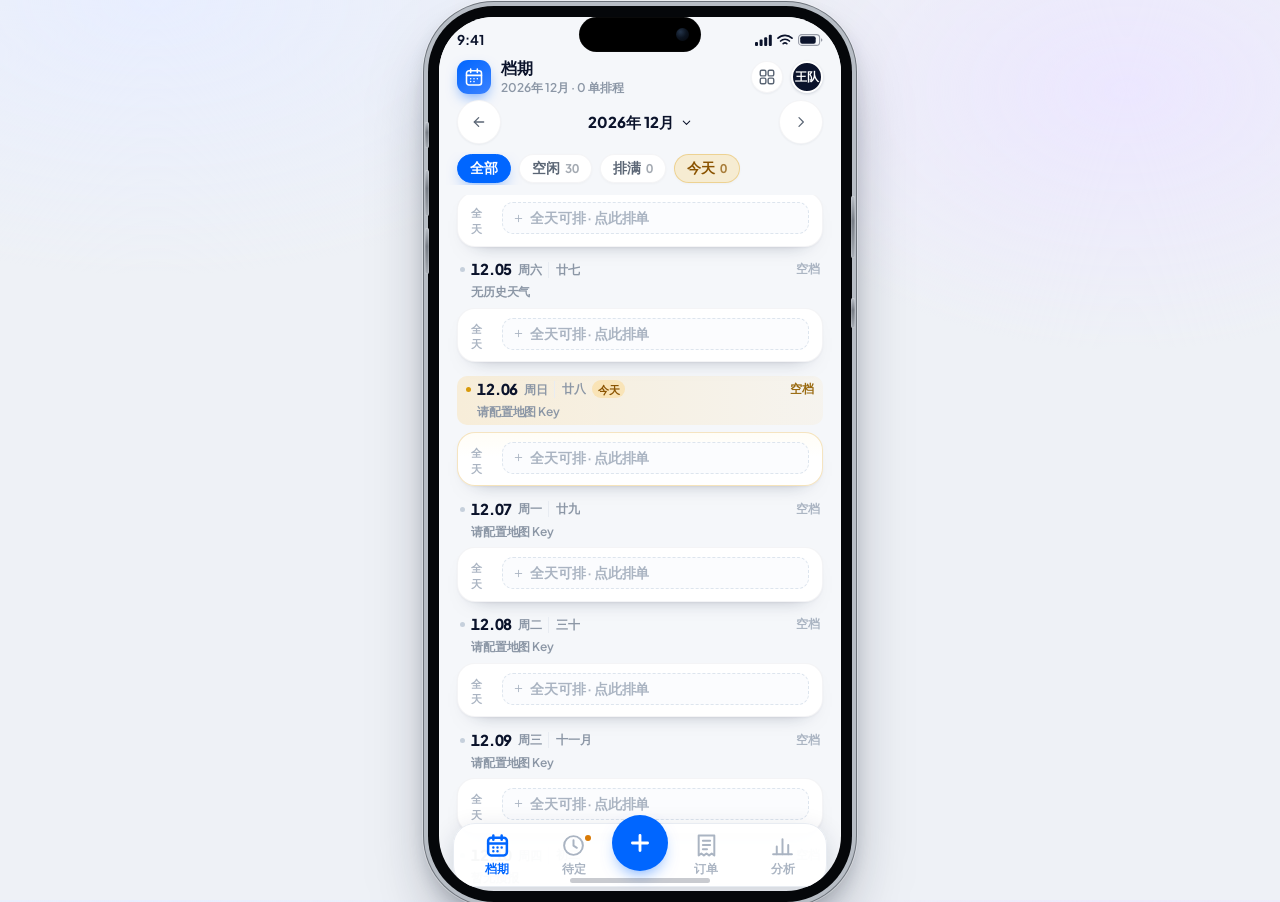
==== commit a7a4756c: "feat: 区域施工分布地图 + 档期路线图与导航 分析页新增区域施工分布地图和天气场；档期抽屉新增路线规划和导航；修正镇村坐标及名称；更新 Service Worker 缓存。" ====
--- a/index.html
+++ b/index.html
@@ -11,9 +11,9 @@
 <link rel="preconnect" href="https://fonts.googleapis.com">
 <link rel="preconnect" href="https://fonts.gstatic.com" crossorigin>
 <link href="https://fonts.googleapis.com/css2?family=Plus+Jakarta+Sans:wght@400;500;600;700;800&display=swap" rel="stylesheet">
-<link rel="stylesheet" href="assets/css/tokens.css?v=20261030-8">
-<link rel="stylesheet" href="assets/css/app.css?v=20261030-8">
-<link rel="stylesheet" href="assets/css/views.css?v=20261030-8">
+<link rel="stylesheet" href="assets/css/tokens.css?v=20261031-6">
+<link rel="stylesheet" href="assets/css/app.css?v=20261031-6">
+<link rel="stylesheet" href="assets/css/views.css?v=20261031-6">
 </head>
 <body>
 
@@ -43,22 +43,25 @@
 
 <div class="desktop-hint">鼎筑 · 可点原型 · iPhone 17 Pro 402 × 874 pt · 8 个页面互相连通</div>
 
-<script src="assets/js/ui.js?v=20261030-8"></script>
-<script src="assets/js/profile.js?v=20261030-8"></script>
-<script src="assets/js/data.js?v=20261030-8"></script>
-<script src="assets/js/media.js?v=20261030-8"></script>
-<script src="assets/js/geo.js?v=20261030-8"></script>
-<script src="assets/js/backup.js?v=20261030-8"></script>
-<script src="assets/js/views/schedule.js?v=20261030-8"></script>
-<script src="assets/js/views/create.js?v=20261030-8"></script>
-<script src="assets/js/views/orders.js?v=20261030-8"></script>
-<script src="assets/js/views/pending.js?v=20261030-8"></script>
-<script src="assets/js/views/analytics.js?v=20261030-8"></script>
-<script src="assets/js/views/orderDetail.js?v=20261030-8"></script>
-<script src="assets/js/views/teams.js?v=20261030-8"></script>
-<script src="assets/js/views/trash.js?v=20261030-8"></script>
-<script src="assets/js/router.js?v=20261030-8"></script>
-<script src="assets/js/offline.js?v=20261030-8"></script>
+<script src="assets/data/counties.js?v=20261031-6"></script>
+<script src="assets/js/ui.js?v=20261031-6"></script>
+<script src="assets/js/profile.js?v=20261031-6"></script>
+<script src="assets/js/data.js?v=20261031-6"></script>
+<script src="assets/js/media.js?v=20261031-6"></script>
+<script src="assets/js/geo.js?v=20261031-6"></script>
+<script src="assets/js/tilemap.js?v=20261031-6"></script>
+<script src="assets/js/heat.js?v=20261031-6"></script>
+<script src="assets/js/backup.js?v=20261031-6"></script>
+<script src="assets/js/views/schedule.js?v=20261031-6"></script>
+<script src="assets/js/views/create.js?v=20261031-6"></script>
+<script src="assets/js/views/orders.js?v=20261031-6"></script>
+<script src="assets/js/views/pending.js?v=20261031-6"></script>
+<script src="assets/js/views/analytics.js?v=20261031-6"></script>
+<script src="assets/js/views/orderDetail.js?v=20261031-6"></script>
+<script src="assets/js/views/teams.js?v=20261031-6"></script>
+<script src="assets/js/views/trash.js?v=20261031-6"></script>
+<script src="assets/js/router.js?v=20261031-6"></script>
+<script src="assets/js/offline.js?v=20261031-6"></script>
 <script>
   document.getElementById("sbRight").innerHTML =
     UI.SB.signal + UI.SB.wifi + UI.SB.battery;
--- a/assets/css/views.css
+++ b/assets/css/views.css
@@ -411,11 +411,21 @@
 .ag-st.done { background: var(--orange-bg); color: #b06000; }
 .ag-st.settled { background: var(--green-bg); color: #00895c; }
 
+.ag-teams { display: inline-flex; flex: none; flex-wrap: wrap; gap: 4px; max-width: 100%; }
 .ag-team {
-  flex: none;
+  display: inline-flex;
+  align-items: center;
+  flex: none;
+  min-height: 20px;
+  max-width: 100%;
+  padding: 1px 7px;
+  border-radius: var(--r-pill);
   font-size: var(--fs-tag);
   font-weight: 800;
-  color: var(--brand);
+  line-height: 1.4;
+  background: var(--team-color, var(--line-soft));
+  color: var(--team-ink, var(--ink-3));
+  overflow-wrap: anywhere;
 }
 .ag-txt {
   flex: 0 1 auto;
@@ -2086,6 +2096,9 @@
   outline: none;
 }
 .field-box:focus { border-color: rgba(0, 102, 255, 0.5); background: #fff; }
+#rescheduleDate, #reschedulePeriod { min-width: 0; font-size: 16px; }
+#scopeRow .tagchip, #processPresetChips .tagchip { -webkit-touch-callout: none; -webkit-user-select: none; user-select: none; touch-action: pan-y; }
+#baseSearch { font-size: 16px; }
 
 /* ==========================================================================
    分析 · 统计区间（跨月） + 分月对比
@@ -2308,3 +2321,207 @@
 .cal-month-page > .cal { height: 100%; }
 .cal-month-page .cal-grid { grid-auto-rows: minmax(0, 1fr); }
 .cal-month-page .cal-cell { min-height: 0; overflow: hidden; padding: 5px 4px; }
+
+/* ---------- 区域施工分布 · 天气场 ---------- */
+.wx-card .wx-map {
+  position: relative;
+  height: 320px;
+  border-radius: 14px;
+  overflow: hidden;
+  background: #eef1f6;
+  isolation: isolate;
+}
+
+/* 瓦片地图 */
+.tm { position: relative; touch-action: none; cursor: grab;
+      user-select: none; -webkit-user-select: none; -webkit-touch-callout: none; }
+.tm.grabbing { cursor: grabbing; }
+.tm-tiles { position: absolute; inset: 0; z-index: 1; }
+.tm-tile { position: absolute; left: 0; top: 0; width: 256px; height: 256px;
+           opacity: 0; transition: opacity .22s ease-out; will-change: transform;
+           -webkit-user-drag: none;
+           /* 压一层对比：色场盖上去之后路网还能透出来，像天气 App 那样 */
+           filter: contrast(1.14) saturate(.8) brightness(1.04); }
+.tm-tile.on { opacity: 1; }
+.tm-canvas { position: absolute; inset: 0; width: 100%; height: 100%;
+             z-index: 2; pointer-events: none; }
+/* 标注层压在色场之上，地名才不会被天气场吃掉 */
+.tm-labs { z-index: 3; }
+.tm-labs .tm-tile { filter: none; }
+.tm-markers { position: absolute; inset: 0; z-index: 4; pointer-events: none; }
+.tm-mk { position: absolute; left: 0; top: 0; width: 26px; height: 26px;
+         margin: -13px 0 0 -13px; padding: 0; border: 0; background: none;
+         pointer-events: auto; cursor: pointer; will-change: transform; }
+.tm-mk i { position: absolute; left: 8px; top: 8px; width: 10px; height: 10px;
+           box-sizing: border-box; border-radius: 50%;
+           background: #fff; border: 2px solid rgba(11, 19, 43, .62);
+           box-shadow: 0 1px 3px rgba(8, 16, 30, .35); }
+.tm-mk.major i { left: 6px; top: 6px; width: 14px; height: 14px; border-color: #b3121a; }
+.tm-mk span { position: absolute; left: 22px; top: 3px; white-space: nowrap;
+              font-size: 10px; font-weight: 800; line-height: 1.5; color: var(--ink);
+              background: rgba(255, 255, 255, .93); padding: 0 5px; border-radius: 99px;
+              box-shadow: 0 1px 3px rgba(8, 16, 30, .18); }
+.tm-mk.major span { left: 24px; color: #8e0f16; }
+.tm-mk.nolab span { display: none; }
+
+/* 点中某一处：它跳出来，其余退到后面 */
+.tm-mk.sel i { left: 4px; top: 4px; width: 18px; height: 18px;
+               background: #0B62D0; border-color: #fff;
+               box-shadow: 0 0 0 3px rgba(11, 98, 208, .22), 0 2px 6px rgba(8, 16, 30, .4); }
+.tm-mk.sel span { left: 26px; top: 2px; background: #0B62D0; color: #fff;
+                  box-shadow: 0 2px 8px rgba(11, 98, 208, .45); }
+.tm-mk.dim { opacity: .42; }
+.tm-mk.dim i { transform: scale(.8); }
+
+/* 我的位置：蓝点 + 呼吸圈 */
+.tm-me { position: absolute; left: 0; top: 0; width: 0; height: 0; z-index: 4;
+         pointer-events: none; opacity: 0; transition: opacity .2s ease-out; }
+.tm-me.on { opacity: 1; }
+.tm-me i { position: absolute; left: -7px; top: -7px; width: 14px; height: 14px;
+           border-radius: 50%; background: #0B62D0; border: 2.5px solid #fff;
+           box-shadow: 0 1px 6px rgba(11, 98, 208, .55); }
+.tm-me i::after { content: ""; position: absolute; left: -8px; top: -8px;
+                  right: -8px; bottom: -8px; border-radius: 50%;
+                  border: 2px solid rgba(11, 98, 208, .5);
+                  animation: tmPulse 2.1s ease-out infinite; }
+@keyframes tmPulse {
+  0%   { transform: scale(.55); opacity: .85; }
+  100% { transform: scale(1.55); opacity: 0; }
+}
+
+/* 定位按钮：十字准星 */
+.tm-ctrl button.tm-loc { position: relative; }
+.tm-ctrl button.tm-loc i { position: absolute; left: 50%; top: 50%;
+      width: 11px; height: 11px; margin: -5.5px 0 0 -5.5px;
+      border-radius: 50%; background: currentColor; }
+.tm-ctrl button.tm-loc i::after { content: ""; position: absolute; left: 50%; top: 50%;
+      width: 3px; height: 3px; margin: -1.5px 0 0 -1.5px;
+      border-radius: 50%; background: #fff; }
+.tm-ctrl button.tm-loc.busy { opacity: .55; animation: tmLoch 1s ease-in-out infinite; }
+@keyframes tmLoch { 50% { opacity: .95; } }
+.tm-ctrl { position: absolute; right: 8px; bottom: 8px; z-index: 5;
+           display: flex; flex-direction: column; gap: 5px; }
+.tm-ctrl button { width: 30px; height: 30px; border: 0; border-radius: 9px;
+                  background: rgba(255, 255, 255, .95); color: var(--ink);
+                  font: inherit; font-size: 17px; font-weight: 700; line-height: 1;
+                  cursor: pointer; box-shadow: 0 1px 4px rgba(8, 16, 30, .22); }
+.tm-ctrl button:active { background: #eef1f6; }
+.tm-attrib { position: absolute; left: 6px; bottom: 4px; z-index: 5;
+             font-size: 8.5px; font-weight: 600; color: #5b6675;
+             background: rgba(255, 255, 255, .78); padding: 0 4px; border-radius: 3px;
+             pointer-events: none; }
+
+/* 点镇弹出的订单行 */
+.wx-orow { display: flex; align-items: center; justify-content: space-between; gap: 10px;
+           padding: 10px 12px; border-radius: 12px; background: var(--line-soft);
+           margin-bottom: 8px; }
+.wx-orow-l { min-width: 0; }
+.wx-orow-l b { display: block; font-size: 13px; font-weight: 800; color: var(--ink); }
+.wx-orow-l span { display: block; margin-top: 2px; font-size: 11px; font-weight: 600;
+                  color: var(--ink-3); overflow: hidden; text-overflow: ellipsis; white-space: nowrap; }
+.wx-orow-r { flex: none; text-align: right; }
+.wx-orow-r b { display: block; font-size: 13px; font-weight: 800; color: var(--ink); }
+.wx-orow-r span { display: block; margin-top: 2px; font-size: 10.5px; font-weight: 700; }
+.wx-card .wx-leg { margin-top: 10px; }
+.wx-card .wx-bar {
+  height: 7px;
+  border-radius: 99px;
+  background: linear-gradient(90deg, #3a4cc0, #2f8fd8, #35c2c9, #7ed957, #ffe14d, #ff9f2e, #f2412e, #b3121a);
+}
+.wx-card .wx-scale {
+  display: flex;
+  justify-content: space-between;
+  margin-top: 4px;
+  font-size: 10.5px;
+  font-weight: 700;
+  color: var(--ink-3);
+}
+.wx-card .wx-note {
+  margin-top: 8px;
+  font-size: 10.5px;
+  font-weight: 600;
+  line-height: 1.55;
+  color: var(--ink-4);
+}
+.wx-card .wx-note.warn { color: #b06000; }
+
+/* ---------- 档期抽屉里当天路线图 ---------- */
+.dx-map {
+  position: relative;
+  height: 304px;
+  margin: 2px 0 8px;
+  border-radius: 16px;
+  overflow: hidden;
+  background: #eef1f6;
+  isolation: isolate;
+}
+/* 里程行 + 导航按钮同一行：按钮只在点中某一处后出现 */
+.dx-maprow {
+  display: flex;
+  align-items: center;
+  gap: 10px;
+}
+.dx-maprow .dx-mapmeta { flex: 1 1 auto; min-width: 0; }
+.dx-navbtn {
+  flex: none;
+  height: 27px;
+  padding: 0 13px;
+  border: 0;
+  border-radius: 99px;
+  background: #0B62D0;
+  color: #fff;
+  font: inherit;
+  font-size: 11.5px;
+  font-weight: 800;
+  letter-spacing: 0.02em;
+  cursor: pointer;
+  box-shadow: 0 2px 7px rgba(11, 98, 208, .3);
+}
+.dx-navbtn:active { transform: translateY(1px); }
+.dx-navbtn[hidden] { display: none; }
+
+/* 选导航软件：两个 App 一个取消，横排，不弹层（弹层会把当前抽屉顶掉） */
+.dx-navpick {
+  display: flex;
+  gap: 8px;
+  margin: 0 0 10px;
+}
+.dx-navpick[hidden] { display: none; }
+.dx-navpick a,
+.dx-navpick button {
+  flex: 1 1 0;
+  height: 35px;
+  display: flex;
+  align-items: center;
+  justify-content: center;
+  border: 1px solid var(--line);
+  border-radius: 12px;
+  background: #fff;
+  color: var(--ink);
+  font: inherit;
+  font-size: 12.5px;
+  font-weight: 700;
+  text-decoration: none;
+  cursor: pointer;
+}
+.dx-navpick a[data-nav="amap"] { border-color: rgba(11, 98, 208, .45); color: #0B62D0; }
+.dx-navpick a:active,
+.dx-navpick button:active { background: var(--line-soft); }
+.dx-navpick button[data-nav="off"] { flex: 0 0 64px; color: var(--ink-3); }
+.dx-navpick a[hidden] { display: none; }
+
+.dx-maphint {
+  margin: -8px 0 12px;
+  font-size: 10.5px;
+  font-weight: 600;
+  color: var(--ink-4);
+}
+.dx-mapmeta {
+  margin-bottom: 3px;
+  font-size: 11px;
+  font-weight: 700;
+  line-height: 1.55;
+  color: var(--ink-3);
+  letter-spacing: 0.01em;
+  word-break: break-word;
+}
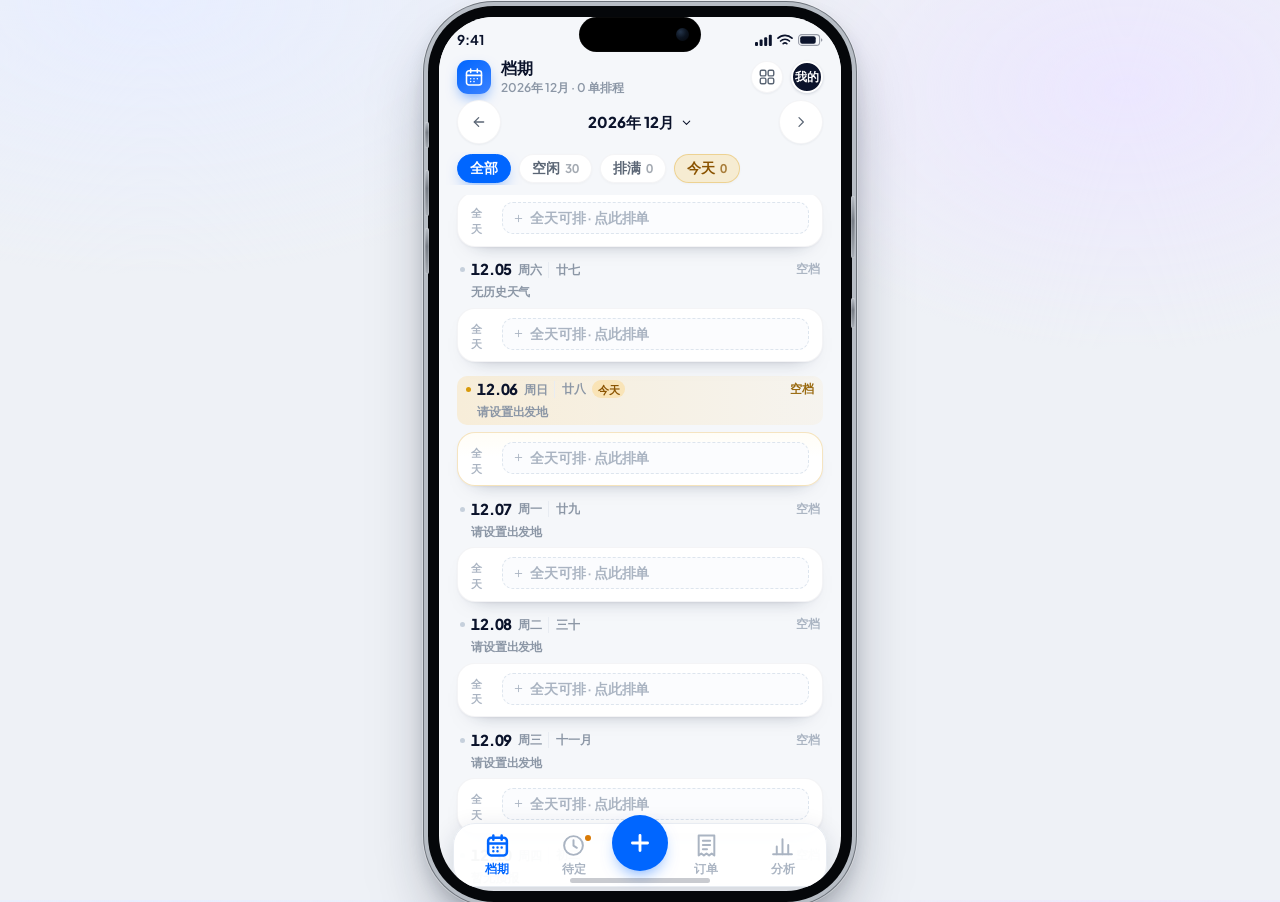
==== commit 71b2f7c4: "Prepare clean installation and backup compatibility" ====
--- a/index.html
+++ b/index.html
@@ -4,6 +4,7 @@
 <meta charset="utf-8">
 <meta name="viewport" content="width=device-width, initial-scale=1, maximum-scale=1, user-scalable=no, viewport-fit=cover">
 <meta name="theme-color" content="#e9eef6">
+<link rel="apple-touch-icon" sizes="1024x1024" href="apple-touch-icon.png">
 <meta name="apple-mobile-web-app-capable" content="yes">
 <meta name="apple-mobile-web-app-status-bar-style" content="default">
 <meta name="description" content="鼎筑 · 施工队排程与收款核算 App 可点原型">
@@ -11,9 +12,9 @@
 <link rel="preconnect" href="https://fonts.googleapis.com">
 <link rel="preconnect" href="https://fonts.gstatic.com" crossorigin>
 <link href="https://fonts.googleapis.com/css2?family=Plus+Jakarta+Sans:wght@400;500;600;700;800&display=swap" rel="stylesheet">
-<link rel="stylesheet" href="assets/css/tokens.css?v=20261031-6">
-<link rel="stylesheet" href="assets/css/app.css?v=20261031-6">
-<link rel="stylesheet" href="assets/css/views.css?v=20261031-6">
+<link rel="stylesheet" href="assets/css/tokens.css?v=20261031-7">
+<link rel="stylesheet" href="assets/css/app.css?v=20261031-7">
+<link rel="stylesheet" href="assets/css/views.css?v=20261031-7">
 </head>
 <body>
 
@@ -43,25 +44,25 @@
 
 <div class="desktop-hint">鼎筑 · 可点原型 · iPhone 17 Pro 402 × 874 pt · 8 个页面互相连通</div>
 
-<script src="assets/data/counties.js?v=20261031-6"></script>
-<script src="assets/js/ui.js?v=20261031-6"></script>
-<script src="assets/js/profile.js?v=20261031-6"></script>
-<script src="assets/js/data.js?v=20261031-6"></script>
-<script src="assets/js/media.js?v=20261031-6"></script>
-<script src="assets/js/geo.js?v=20261031-6"></script>
-<script src="assets/js/tilemap.js?v=20261031-6"></script>
-<script src="assets/js/heat.js?v=20261031-6"></script>
-<script src="assets/js/backup.js?v=20261031-6"></script>
-<script src="assets/js/views/schedule.js?v=20261031-6"></script>
-<script src="assets/js/views/create.js?v=20261031-6"></script>
-<script src="assets/js/views/orders.js?v=20261031-6"></script>
-<script src="assets/js/views/pending.js?v=20261031-6"></script>
-<script src="assets/js/views/analytics.js?v=20261031-6"></script>
-<script src="assets/js/views/orderDetail.js?v=20261031-6"></script>
-<script src="assets/js/views/teams.js?v=20261031-6"></script>
-<script src="assets/js/views/trash.js?v=20261031-6"></script>
-<script src="assets/js/router.js?v=20261031-6"></script>
-<script src="assets/js/offline.js?v=20261031-6"></script>
+<script src="assets/data/counties.js?v=20261031-7"></script>
+<script src="assets/js/ui.js?v=20261031-7"></script>
+<script src="assets/js/profile.js?v=20261031-7"></script>
+<script src="assets/js/data.js?v=20261031-7"></script>
+<script src="assets/js/media.js?v=20261031-7"></script>
+<script src="assets/js/geo.js?v=20261031-7"></script>
+<script src="assets/js/tilemap.js?v=20261031-7"></script>
+<script src="assets/js/heat.js?v=20261031-7"></script>
+<script src="assets/js/backup.js?v=20261031-7"></script>
+<script src="assets/js/views/schedule.js?v=20261031-7"></script>
+<script src="assets/js/views/create.js?v=20261031-7"></script>
+<script src="assets/js/views/orders.js?v=20261031-7"></script>
+<script src="assets/js/views/pending.js?v=20261031-7"></script>
+<script src="assets/js/views/analytics.js?v=20261031-7"></script>
+<script src="assets/js/views/orderDetail.js?v=20261031-7"></script>
+<script src="assets/js/views/teams.js?v=20261031-7"></script>
+<script src="assets/js/views/trash.js?v=20261031-7"></script>
+<script src="assets/js/router.js?v=20261031-7"></script>
+<script src="assets/js/offline.js?v=20261031-7"></script>
 <script>
   document.getElementById("sbRight").innerHTML =
     UI.SB.signal + UI.SB.wifi + UI.SB.battery;
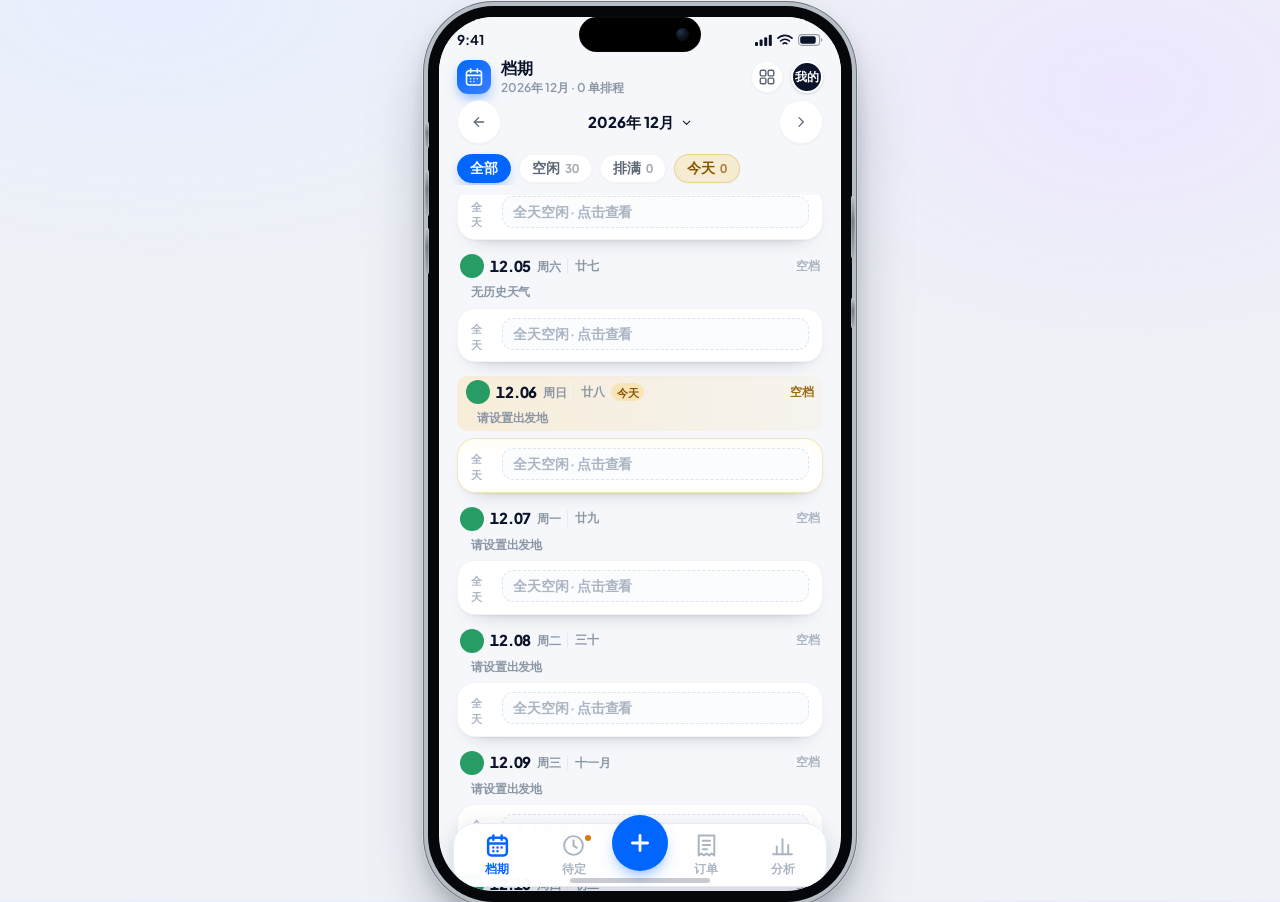
==== commit caa23828: "feat: 改进档期操作与路线地图" ====
--- a/index.html
+++ b/index.html
@@ -12,9 +12,9 @@
 <link rel="preconnect" href="https://fonts.googleapis.com">
 <link rel="preconnect" href="https://fonts.gstatic.com" crossorigin>
 <link href="https://fonts.googleapis.com/css2?family=Plus+Jakarta+Sans:wght@400;500;600;700;800&display=swap" rel="stylesheet">
-<link rel="stylesheet" href="assets/css/tokens.css?v=20261031-7">
-<link rel="stylesheet" href="assets/css/app.css?v=20261031-7">
-<link rel="stylesheet" href="assets/css/views.css?v=20261031-7">
+<link rel="stylesheet" href="assets/css/tokens.css?v=20261101-4">
+<link rel="stylesheet" href="assets/css/app.css?v=20261101-4">
+<link rel="stylesheet" href="assets/css/views.css?v=20261101-4">
 </head>
 <body>
 
@@ -44,25 +44,25 @@
 
 <div class="desktop-hint">鼎筑 · 可点原型 · iPhone 17 Pro 402 × 874 pt · 8 个页面互相连通</div>
 
-<script src="assets/data/counties.js?v=20261031-7"></script>
-<script src="assets/js/ui.js?v=20261031-7"></script>
-<script src="assets/js/profile.js?v=20261031-7"></script>
-<script src="assets/js/data.js?v=20261031-7"></script>
-<script src="assets/js/media.js?v=20261031-7"></script>
-<script src="assets/js/geo.js?v=20261031-7"></script>
-<script src="assets/js/tilemap.js?v=20261031-7"></script>
-<script src="assets/js/heat.js?v=20261031-7"></script>
-<script src="assets/js/backup.js?v=20261031-7"></script>
-<script src="assets/js/views/schedule.js?v=20261031-7"></script>
-<script src="assets/js/views/create.js?v=20261031-7"></script>
-<script src="assets/js/views/orders.js?v=20261031-7"></script>
-<script src="assets/js/views/pending.js?v=20261031-7"></script>
-<script src="assets/js/views/analytics.js?v=20261031-7"></script>
-<script src="assets/js/views/orderDetail.js?v=20261031-7"></script>
-<script src="assets/js/views/teams.js?v=20261031-7"></script>
-<script src="assets/js/views/trash.js?v=20261031-7"></script>
-<script src="assets/js/router.js?v=20261031-7"></script>
-<script src="assets/js/offline.js?v=20261031-7"></script>
+<script src="assets/data/counties.js?v=20261101-4"></script>
+<script src="assets/js/ui.js?v=20261101-4"></script>
+<script src="assets/js/profile.js?v=20261101-4"></script>
+<script src="assets/js/data.js?v=20261101-4"></script>
+<script src="assets/js/media.js?v=20261101-4"></script>
+<script src="assets/js/geo.js?v=20261101-4"></script>
+<script src="assets/js/tilemap.js?v=20261101-4"></script>
+<script src="assets/js/heat.js?v=20261101-4"></script>
+<script src="assets/js/backup.js?v=20261101-4"></script>
+<script src="assets/js/views/schedule.js?v=20261101-5"></script>
+<script src="assets/js/views/create.js?v=20261101-4"></script>
+<script src="assets/js/views/orders.js?v=20261101-4"></script>
+<script src="assets/js/views/pending.js?v=20261101-4"></script>
+<script src="assets/js/views/analytics.js?v=20261101-4"></script>
+<script src="assets/js/views/orderDetail.js?v=20261101-4"></script>
+<script src="assets/js/views/teams.js?v=20261101-4"></script>
+<script src="assets/js/views/trash.js?v=20261101-4"></script>
+<script src="assets/js/router.js?v=20261101-4"></script>
+<script src="assets/js/offline.js?v=20261101-4"></script>
 <script>
   document.getElementById("sbRight").innerHTML =
     UI.SB.signal + UI.SB.wifi + UI.SB.battery;
--- a/assets/css/views.css
+++ b/assets/css/views.css
@@ -2525,3 +2525,27 @@
   letter-spacing: 0.01em;
   word-break: break-word;
 }
+.day-status{flex:none;width:24px;height:24px;border:0;border-radius:50%;background:#279d65;color:#fff;font-family:inherit;font-size:12px;font-weight:700;line-height:1;display:inline-flex;align-items:center;justify-content:center;cursor:pointer;padding:0}.day-status.is-full,.cal-status.is-full{background:#d83838;color:#fff}.day-status:focus-visible{outline:2px solid #1465cb;outline-offset:3px}.day-status:disabled{opacity:.55}.day-status-row{display:flex;align-items:center;gap:9px;margin:12px 0;color:var(--ink-3);font-size:12px}.cal-status{flex:none;width:12px;height:12px;background:#279d65;border-radius:50%;display:inline-flex;align-items:center;justify-content:center;font-size:9px;line-height:1;font-weight:700}.cal-cell.full{border-color:var(--line-hair)}.ag-day[data-open-day],.ag-free{cursor:pointer}.dx-job + .dx-free{margin-top:8px}
+.tm-mk.sel::before{content:"";position:absolute;inset:1px;border:2px solid #1672db;border-radius:50%;animation:point-radar 2s ease-out infinite;pointer-events:none}@keyframes point-radar{0%{transform:scale(.65);opacity:.7}100%{transform:scale(1.6);opacity:0}}@media(prefers-reduced-motion:reduce){.tm-mk.sel::before{animation:none}}
+
+.cal-sw.full{background:#d83838;border-color:#d83838;border-radius:50%}
+
+/* 当天地图：浅色地图卡片与紧凑浮动控件 */
+.dx-map-title{display:flex;align-items:center;justify-content:space-between;margin:20px 0 10px}
+.dx-map-title b{display:block;color:#172333;font-size:16px;letter-spacing:-.01em}
+.dx-map-title span{display:block;margin-top:3px;color:#68788b;font-size:12px}
+.dx-point-list{display:flex;gap:7px;overflow-x:auto;overscroll-behavior-inline:contain;padding:1px 1px 10px;scrollbar-width:none}
+.dx-point-list::-webkit-scrollbar{display:none}
+.dx-point{flex:none;border:1px solid #dce4ed;background:#f5f7fa;color:#34465b;border-radius:18px;padding:8px 12px;font-family:inherit;font-size:12px;font-weight:600;line-height:1.2;cursor:pointer}
+.dx-point.start{background:#e9f3ff;border-color:#a5caf6;color:#145db6}.dx-point.end{background:#fff1e6;border-color:#f5c3a2;color:#ab4c17}
+.dx-map{height:330px;border-radius:20px;background:#e8ece8;box-shadow:0 1px 2px rgba(20,36,50,.09);margin-bottom:10px}
+.dx-map .tm-tile{filter:saturate(.75) brightness(1.04)}.dx-map .tm-labs .tm-tile{filter:none}
+.dx-map .tm-ctrl{right:12px;bottom:14px;gap:7px}.dx-map .tm-ctrl button{width:40px;height:40px;border-radius:13px;background:rgba(255,255,255,.94);color:#2877d3;box-shadow:0 2px 12px rgba(30,52,70,.16)}
+.dx-map .tm-mk i{width:14px;height:14px;left:6px;top:6px;background:#2878dc;border:2px solid white;box-shadow:0 2px 7px rgba(24,59,97,.35)}
+.dx-map .tm-mk span{background:rgba(255,255,255,.95);color:#25384d;font-weight:700;padding:2px 7px;border-radius:9px;box-shadow:0 2px 8px rgba(25,46,65,.16)}
+.dx-map .tm-mk.sel i{width:18px;height:18px;left:4px;top:4px;background:#176ada}.dx-map .tm-mk.sel span{background:#176ada;color:white}
+.dx-maprow{padding:3px 2px}.dx-maphint{padding:3px 2px 0}.dx-point:focus-visible,.dx-map .tm-ctrl button:focus-visible{outline:2px solid #1268cd;outline-offset:2px}
+
+.tm-error{position:absolute;z-index:6;top:12px;left:50%;transform:translateX(-50%);max-width:90%;background:rgba(255,255,255,.95);color:#7d3f1c;padding:8px 12px;border-radius:10px;font-size:12px;box-shadow:0 2px 10px rgba(30,45,60,.14);pointer-events:none}.tm-error[hidden]{display:none}
+
+.cal-hd{gap:2px}.cal-cell.today .cal-d{width:19px;height:19px;flex:none}
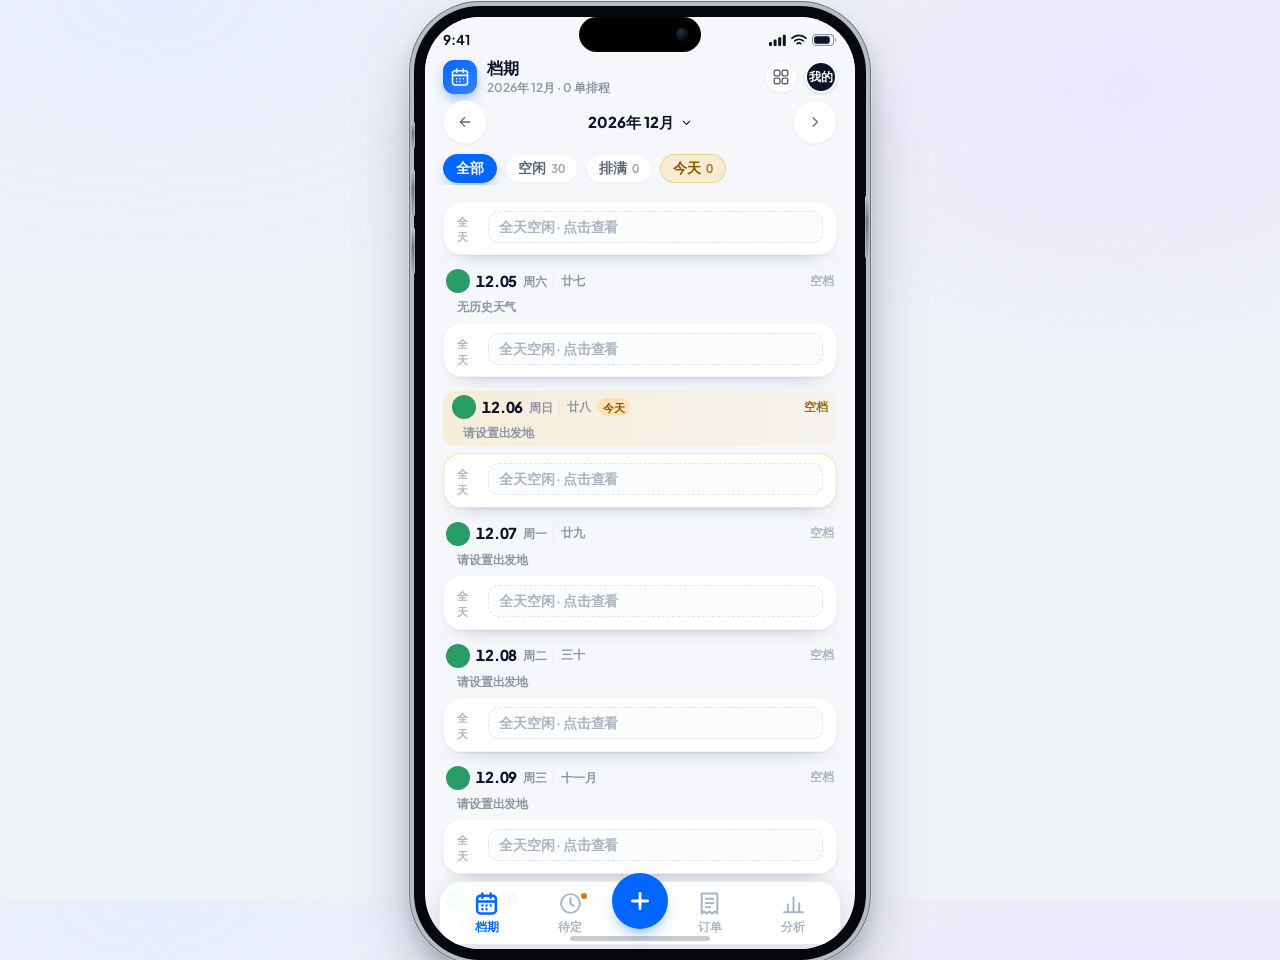
==== commit dfd3c37d: "feat: 弹层分层返回、工单状态可撤销、地图点位与收款口径修正 - 弹层参与浏览器历史并分层：设置 → 工序预设/备份/Key/出发地逐层返回；   从设置跳进队伍配置或回收站后，返回回到设置这一层" ====
--- a/index.html
+++ b/index.html
@@ -12,9 +12,9 @@
 <link rel="preconnect" href="https://fonts.googleapis.com">
 <link rel="preconnect" href="https://fonts.gstatic.com" crossorigin>
 <link href="https://fonts.googleapis.com/css2?family=Plus+Jakarta+Sans:wght@400;500;600;700;800&display=swap" rel="stylesheet">
-<link rel="stylesheet" href="assets/css/tokens.css?v=20261101-4">
-<link rel="stylesheet" href="assets/css/app.css?v=20261101-4">
-<link rel="stylesheet" href="assets/css/views.css?v=20261101-4">
+<link rel="stylesheet" href="assets/css/tokens.css?v=20261103-1">
+<link rel="stylesheet" href="assets/css/app.css?v=20261103-1">
+<link rel="stylesheet" href="assets/css/views.css?v=20261103-8">
 </head>
 <body>
 
@@ -23,7 +23,6 @@
   <i class="dev-btn dev-volu" aria-hidden="true"></i>
   <i class="dev-btn dev-vold" aria-hidden="true"></i>
   <i class="dev-btn dev-pow" aria-hidden="true"></i>
-  <i class="dev-btn dev-cam" aria-hidden="true"></i>
   <i class="dev-home" aria-hidden="true"></i>
 
   <div class="shell">
@@ -42,30 +41,50 @@
   </div>
 </div>
 
-<div class="desktop-hint">鼎筑 · 可点原型 · iPhone 17 Pro 402 × 874 pt · 8 个页面互相连通</div>
+<div class="desktop-hint">鼎筑 · 可点原型 · iPhone 17 Plus 430 × 932 pt · 8 个页面互相连通 · v48</div>
 
 <script src="assets/data/counties.js?v=20261101-4"></script>
-<script src="assets/js/ui.js?v=20261101-4"></script>
-<script src="assets/js/profile.js?v=20261101-4"></script>
-<script src="assets/js/data.js?v=20261101-4"></script>
+<script src="assets/js/ui.js?v=20261103-10"></script>
+<script src="assets/js/profile.js?v=20261103-7"></script>
+<script src="assets/js/data.js?v=20261103-5"></script>
 <script src="assets/js/media.js?v=20261101-4"></script>
-<script src="assets/js/geo.js?v=20261101-4"></script>
+<script src="assets/js/geo.js?v=20261103-3"></script>
 <script src="assets/js/tilemap.js?v=20261101-4"></script>
 <script src="assets/js/heat.js?v=20261101-4"></script>
-<script src="assets/js/backup.js?v=20261101-4"></script>
-<script src="assets/js/views/schedule.js?v=20261101-5"></script>
-<script src="assets/js/views/create.js?v=20261101-4"></script>
-<script src="assets/js/views/orders.js?v=20261101-4"></script>
-<script src="assets/js/views/pending.js?v=20261101-4"></script>
-<script src="assets/js/views/analytics.js?v=20261101-4"></script>
-<script src="assets/js/views/orderDetail.js?v=20261101-4"></script>
-<script src="assets/js/views/teams.js?v=20261101-4"></script>
-<script src="assets/js/views/trash.js?v=20261101-4"></script>
-<script src="assets/js/router.js?v=20261101-4"></script>
+<script src="assets/js/backup.js?v=20261103-7"></script>
+<script src="assets/js/views/schedule.js?v=20261103-14"></script>
+<script src="assets/js/views/create.js?v=20261103-1"></script>
+<script src="assets/js/views/orders.js?v=20261103-2"></script>
+<script src="assets/js/views/pending.js?v=20261103-1"></script>
+<script src="assets/js/views/analytics.js?v=20261103-4"></script>
+<script src="assets/js/views/orderDetail.js?v=20261103-2"></script>
+<script src="assets/js/views/teams.js?v=20261103-1"></script>
+<script src="assets/js/views/trash.js?v=20261103-1"></script>
+<script src="assets/js/router.js?v=20261103-9"></script>
 <script src="assets/js/offline.js?v=20261101-4"></script>
 <script>
   document.getElementById("sbRight").innerHTML =
     UI.SB.signal + UI.SB.wifi + UI.SB.battery;
 </script>
+<script>
+  /* 版本自检：服务端的缓存版本号变了就自动重载一次。
+     PWA 常驻后台时不刷新会一直跑旧 JS，手机上看到的就还是旧逻辑。
+     同一版本只重载一次，不会循环。 */
+  (function () {
+    try {
+      fetch("sw.js", { cache: "no-store" })
+        .then(function (r) { return r.text(); })
+        .then(function (t) {
+          var m = t.match(/dingzhu-shell-(v\d+)-/);
+          if (!m) return;
+          var key = "dingzhu.seenVersion", seen = null;
+          try { seen = sessionStorage.getItem(key); } catch (e) {}
+          try { sessionStorage.setItem(key, m[1]); } catch (e) {}
+          if (seen && seen !== m[1]) location.reload();
+        })
+        .catch(function () {});
+    } catch (e) {}
+  })();
+</script>
 </body>
 </html>
--- a/assets/css/tokens.css
+++ b/assets/css/tokens.css
@@ -62,9 +62,9 @@
   --shadow-float: 0 12px 34px -10px rgba(11, 19, 43, 0.2), 0 3px 8px -2px rgba(11, 19, 43, 0.06);
   --shadow-btn: 0 8px 18px -8px rgba(0, 102, 255, 0.75);
 
-  /* 尺寸：按 iPhone 17 Pro 的逻辑分辨率（2622×1206 px @3x → 402×874 pt） */
-  --shell-w: 402px;
-  --shell-h: 874px;
+  /* 尺寸：按 iPhone 17 Plus 的逻辑分辨率（2796×1290 px @3x → 430×932 pt） */
+  --shell-w: 430px;
+  --shell-h: 932px;
   --shell-r: 55px;        /* 屏幕圆角 */
   --device-bezel: 11px;   /* 黑边（屏幕到机身外沿） */
   --island-w: 122px;      /* 灵动岛 */
--- a/assets/css/app.css
+++ b/assets/css/app.css
@@ -21,7 +21,7 @@
 .dev-btn, .dev-home { display: none; }
 
 @media (min-width: 640px) {
-  /* iPhone 17 Pro 机身：黑边 + 钛金属外沿 + 灵动岛 + 侧键（只在桌面预览时出现） */
+  /* iPhone 15 Pro 机身：黑边 + 钛金属外沿 + 灵动岛 + 侧键（只在桌面预览时出现） */
   .device {
     position: relative;
     display: flex;
@@ -91,7 +91,6 @@
   .dev-volu { left: -3px; top: 164px; width: 4px; height: 46px; }
   .dev-vold { left: -3px; top: 222px; width: 4px; height: 46px; }
   .dev-pow { right: -3px; top: 190px; width: 4px; height: 62px; }
-  .dev-cam { right: -3px; top: 292px; width: 4px; height: 30px; }
 
   .shell {
     width: var(--shell-w);
--- a/assets/css/views.css
+++ b/assets/css/views.css
@@ -570,6 +570,15 @@
   color: var(--ink-3);
 }
 .hero-foot .hf-due { color: #b06000; }
+
+/* 在施尾款说明：没完工的钱不算「待收」，单独一行讲清楚，不混进催款口径 */
+.hero-note {
+  margin-top: 8px;
+  font-size: var(--fs-tag);
+  font-weight: 600;
+  line-height: 1.45;
+  color: var(--ink-3);
+}
 .hero-link {
   margin-left: auto;
   display: inline-flex;
@@ -920,6 +929,29 @@
   padding: 18px 0 10px;
 }
 .form-foot .btn { flex: 1; }
+
+/* 状态更正入口：主按钮下面一行浅色虚线按钮，不抢主要动作的位置 */
+.undo-link {
+  display: flex;
+  align-items: center;
+  justify-content: center;
+  gap: 6px;
+  width: 100%;
+  margin: 0 0 14px;
+  padding: 10px 12px;
+  border: 1px dashed var(--line);
+  border-radius: 14px;
+  background: transparent;
+  color: var(--ink-3);
+  font: inherit;
+  font-size: 12.5px;
+  font-weight: 600;
+  line-height: 1.2;
+  cursor: pointer;
+  -webkit-tap-highlight-color: transparent;
+}
+.undo-link:active { background: var(--line-soft); }
+.undo-link svg { flex: none; opacity: .75; }
 
 /* ---------- 记一单去向按钮：按下反馈 → 平滑收拢 → 一笔画勾 → 粒子迸发 ---------- */
 .form-foot .dest {
@@ -2549,3 +2581,32 @@
 .tm-error{position:absolute;z-index:6;top:12px;left:50%;transform:translateX(-50%);max-width:90%;background:rgba(255,255,255,.95);color:#7d3f1c;padding:8px 12px;border-radius:10px;font-size:12px;box-shadow:0 2px 10px rgba(30,45,60,.14);pointer-events:none}.tm-error[hidden]{display:none}
 
 .cal-hd{gap:2px}.cal-cell.today .cal-d{width:19px;height:19px;flex:none}
+
+/* 上下午不限单数：该时段已有活，也给一个「再加一单」的入口 */
+.ag-add {
+  flex: none;
+  align-self: flex-start;
+  width: 26px;
+  height: 26px;
+  margin-top: 1px;
+  padding: 0;
+  border: 1px dashed var(--line);
+  border-radius: 50%;
+  background: transparent;
+  color: var(--ink-3);
+  font-size: 15px;
+  line-height: 1;
+  display: flex;
+  align-items: center;
+  justify-content: center;
+}
+.ag-add:active {
+  border-color: var(--brand);
+  background: var(--brand-light);
+  color: var(--brand);
+}
+
+/* 弹层分层：下面那层只隐藏，返回时原样恢复（事件与已填内容都不丢） */
+.sheet-mask.sheet-under {
+  display: none !important;
+}
